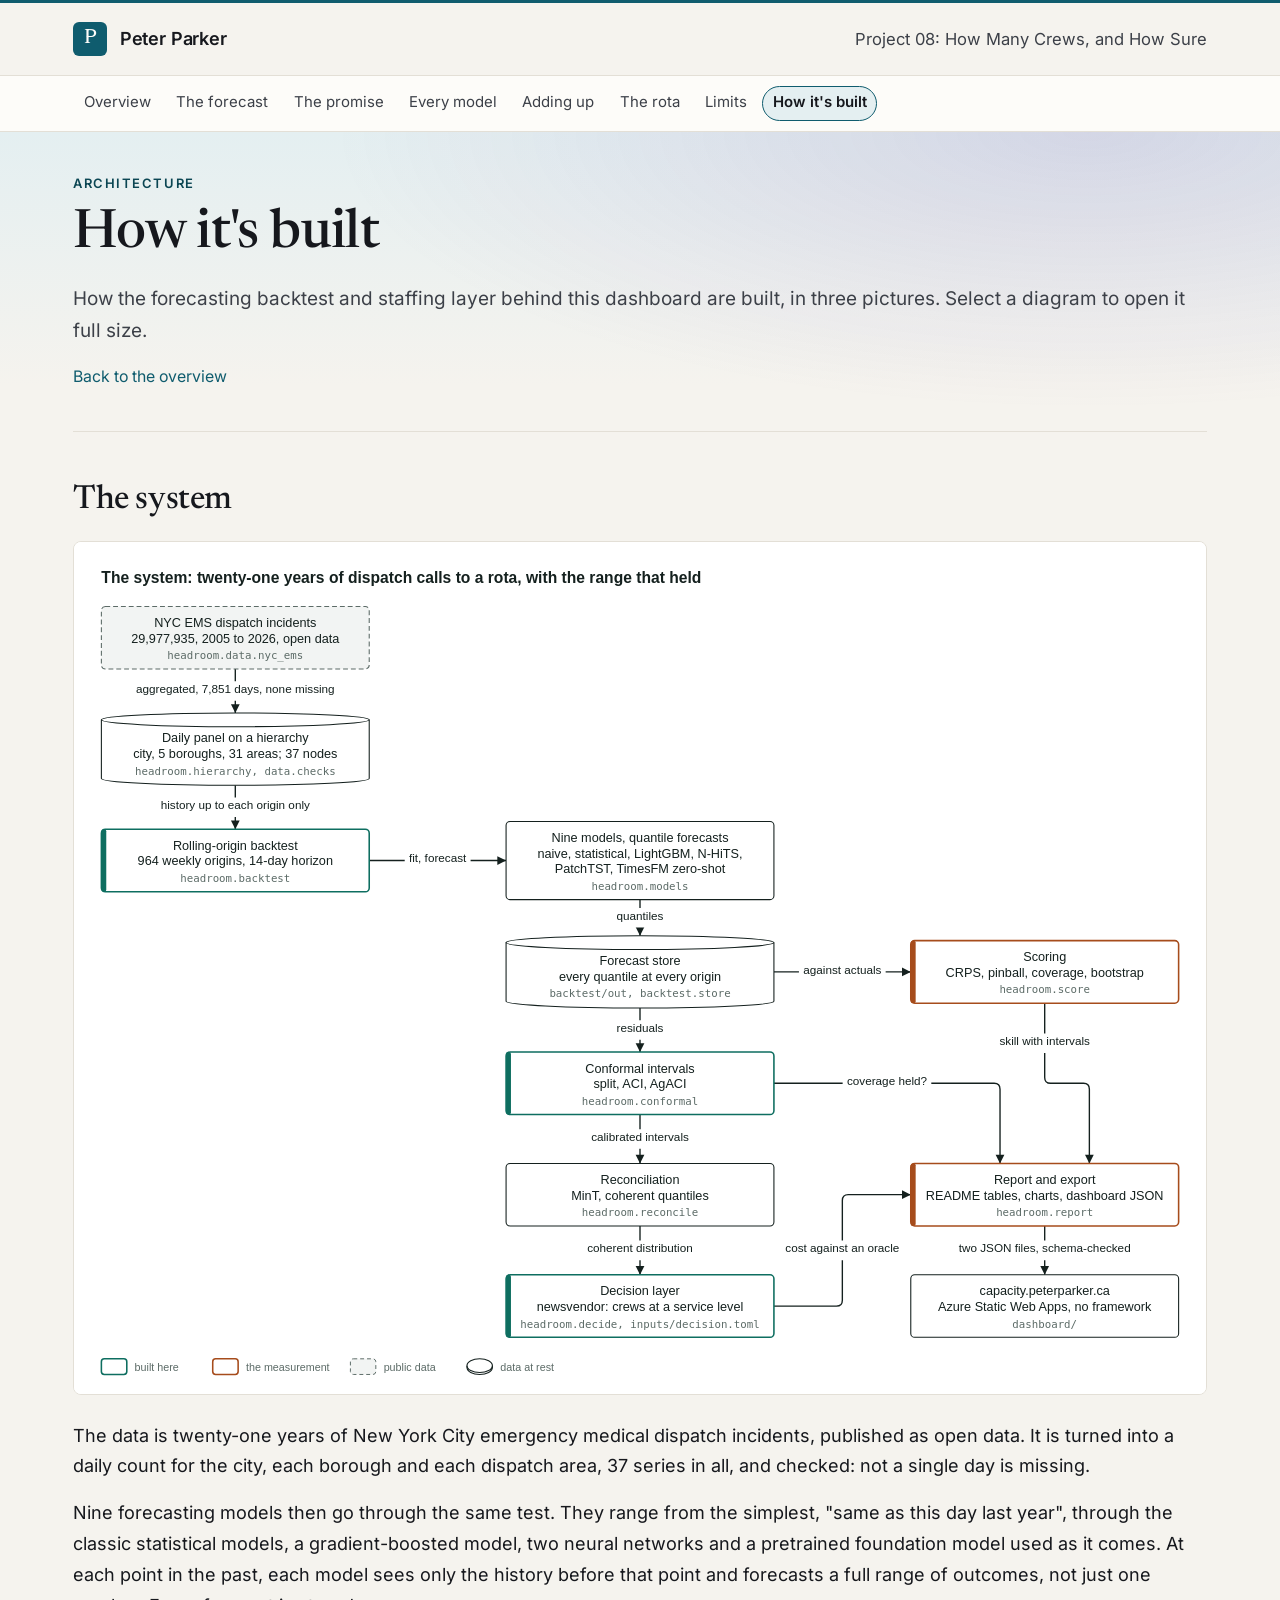
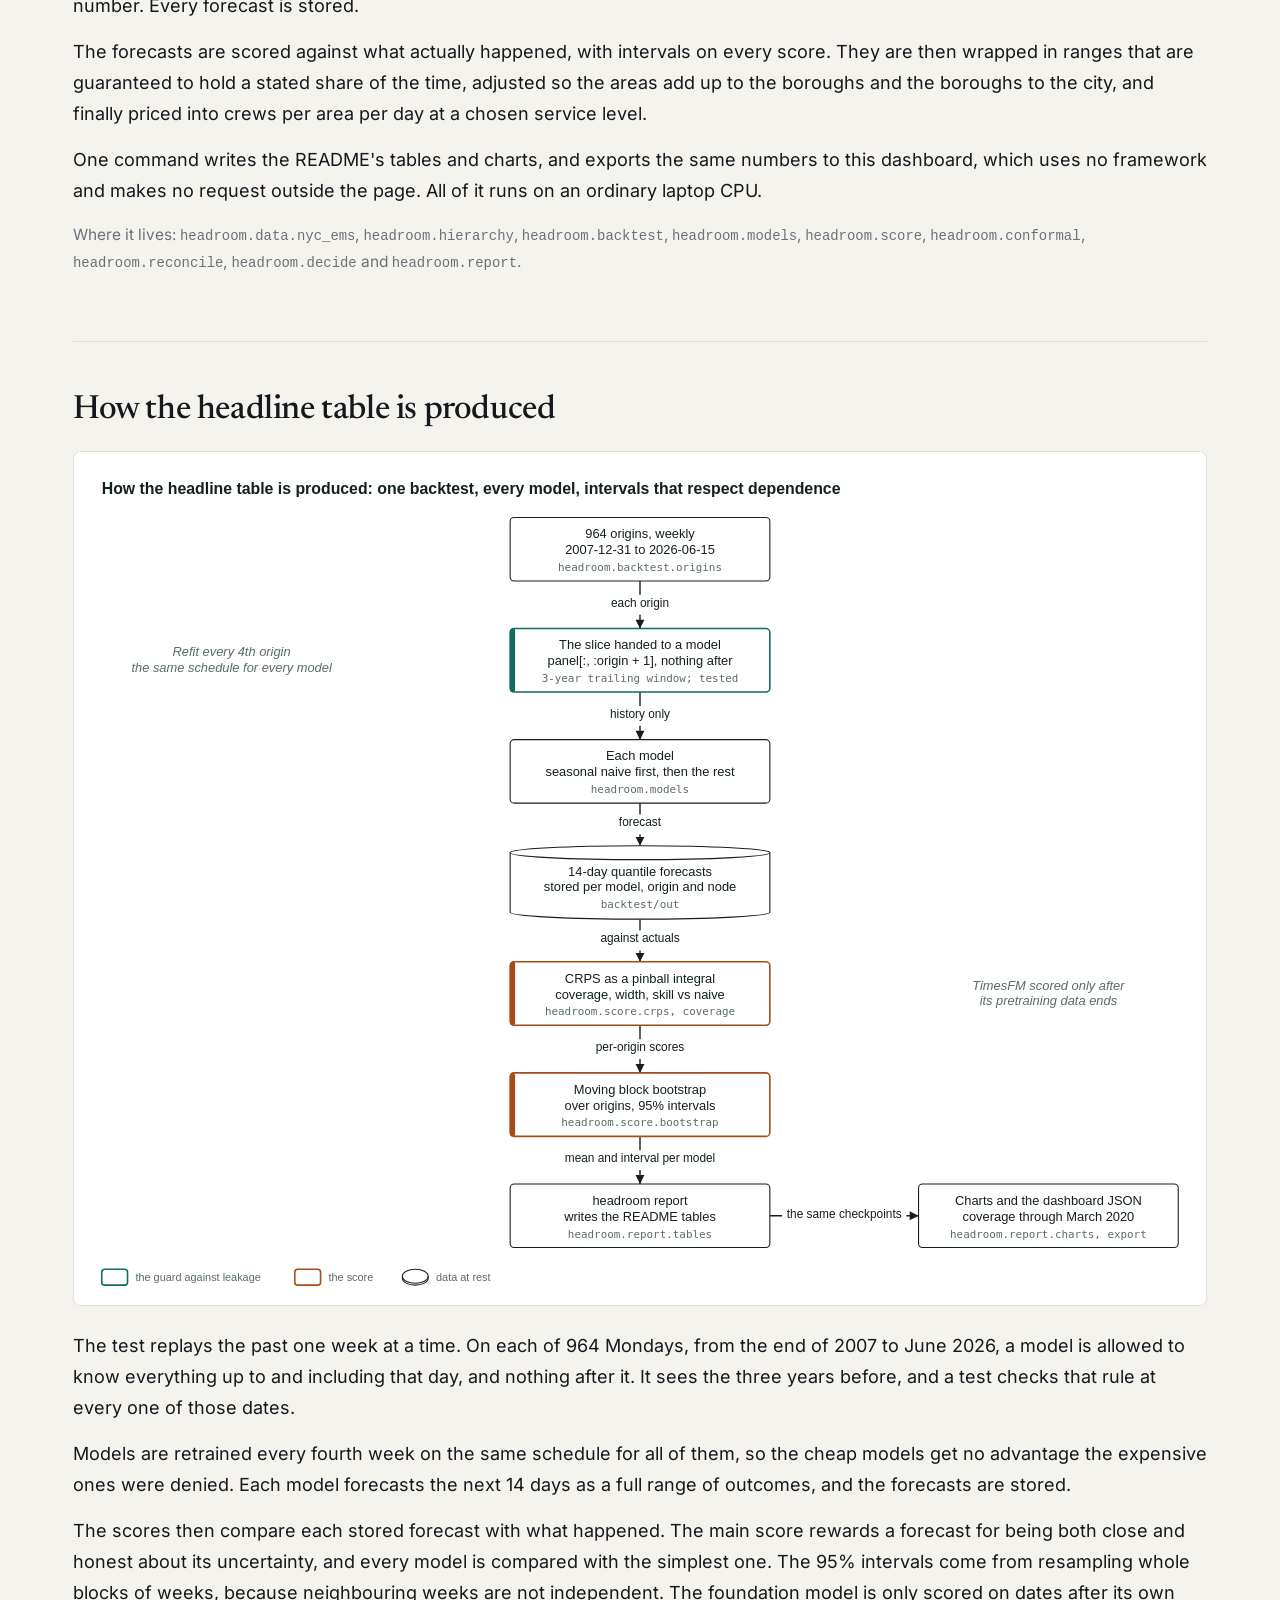
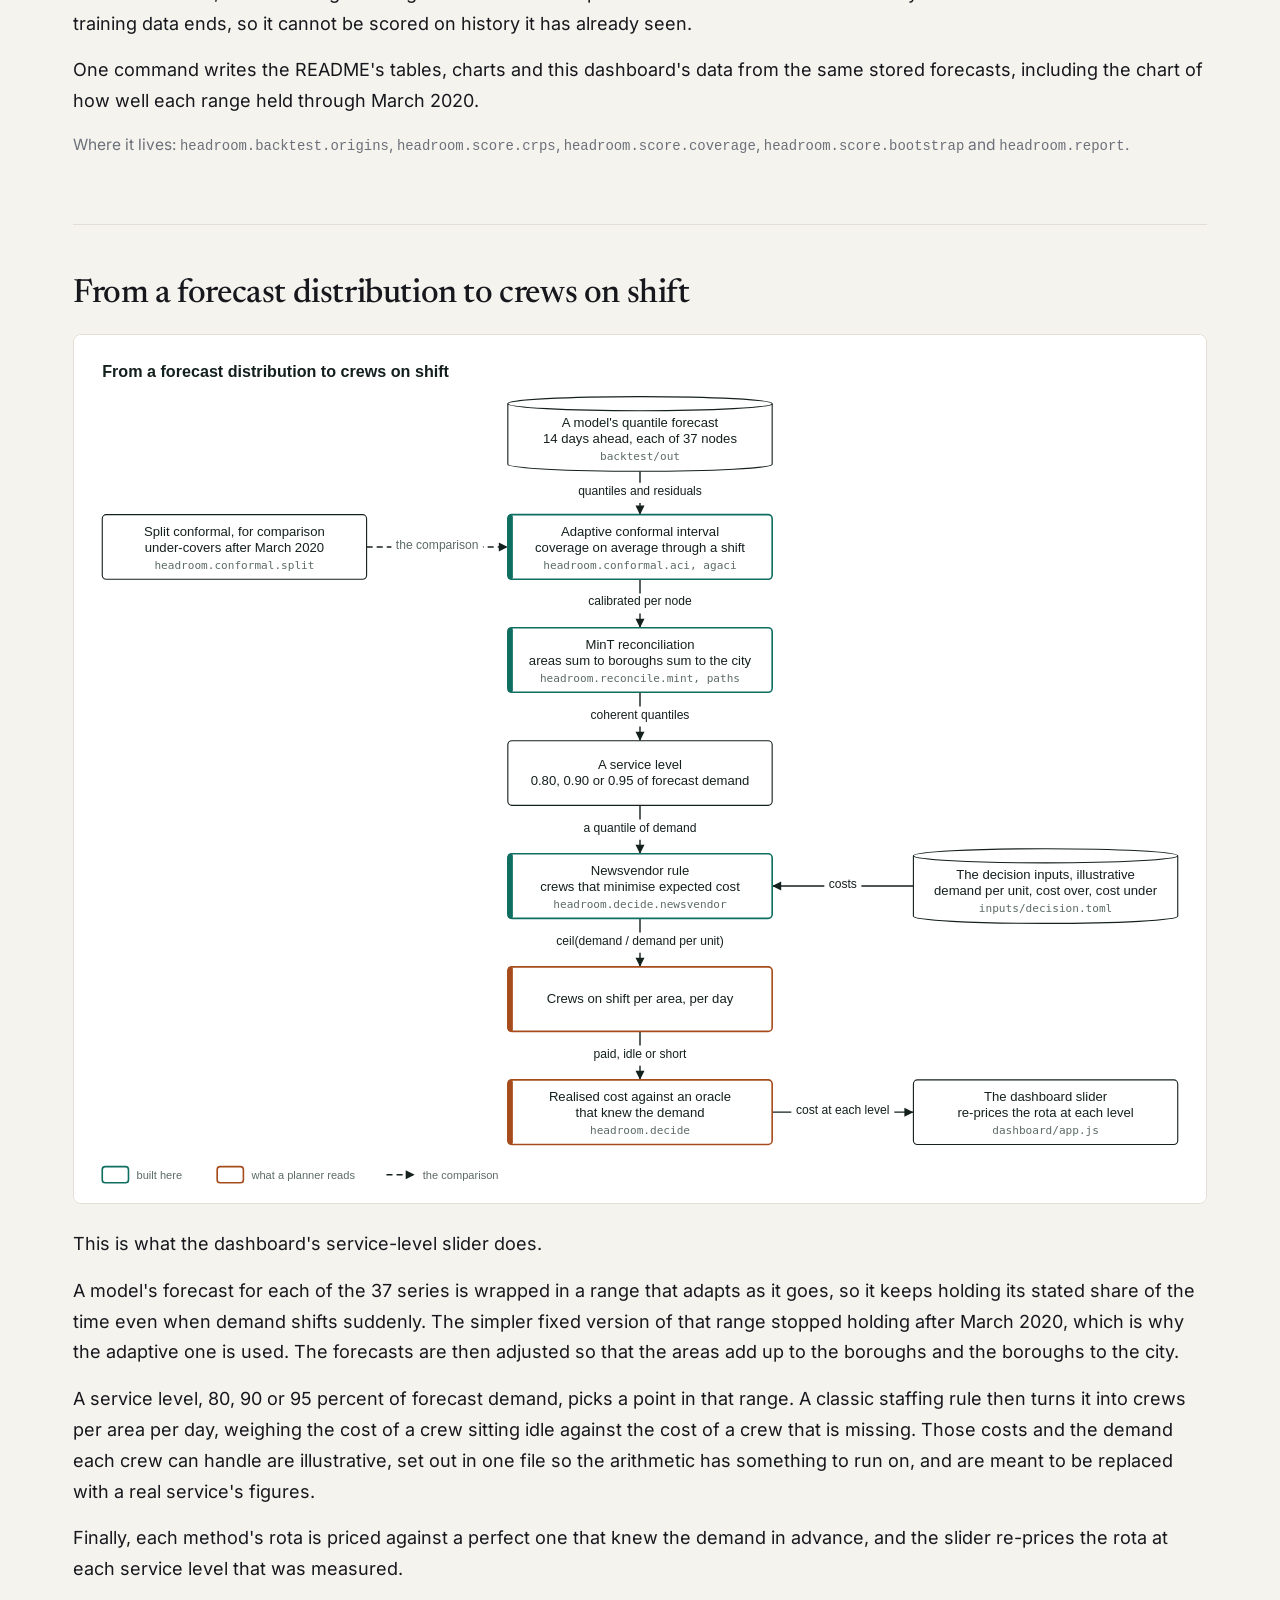
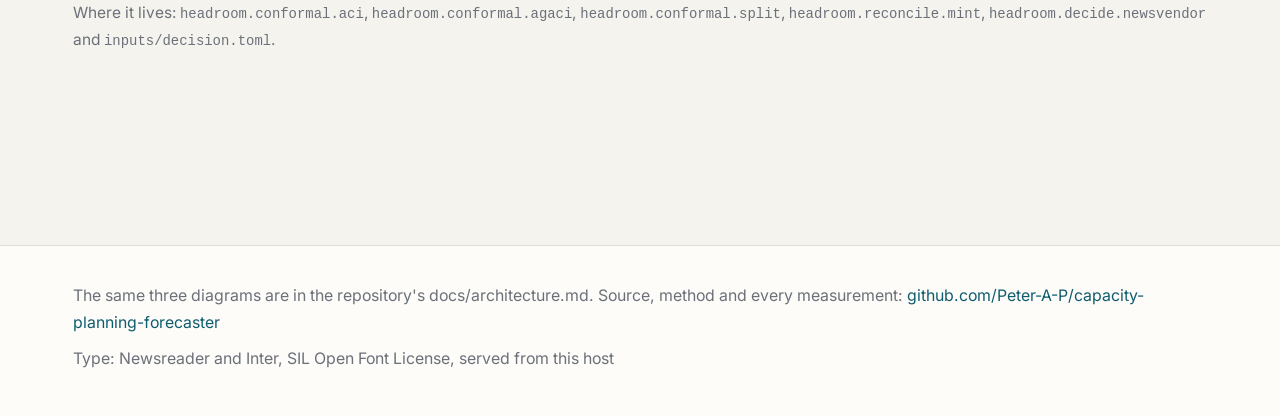
==== dashboard/architecture.html @ 19acec24 "How it's built: an architecture page on the site with the diagrams in plain language, a menu across " ====
<!doctype html>
<html lang="en">
<head>
<meta charset="utf-8">
<meta name="viewport" content="width=device-width, initial-scale=1">
<title>How it's built: How Many Crews, and How Sure</title>
<meta name="description" content="How the forecasting backtest and staffing layer behind this dashboard are built, in three diagrams.">
<link rel="stylesheet" href="style.css">
</head>
<body>
<header class="top">
  <div class="top-inner">
    <a class="brand" href="https://peterparker.ca"><span class="mono-mark" aria-hidden="true">P</span>Peter Parker</a>
    <p class="top-nav"><a href="https://peterparker.ca/projects/capacity-planning-forecaster/">Project 08: How Many Crews, and How Sure</a></p>
  </div>
</header>
<nav class="tabs" aria-label="This site">
  <div class="tabs-inner">
    <a href="index.html">Overview</a>
    <a href="index.html#fan-panel">The forecast</a>
    <a href="index.html#coverage-panel">The promise</a>
    <a href="index.html#models-panel">Every model</a>
    <a href="index.html#reconciliation-panel">Adding up</a>
    <a href="index.html#staffing-panel">The rota</a>
    <a href="index.html#honesty">Limits</a>
    <a href="architecture.html" aria-current="page">How it's built</a>
  </div>
</nav>
<main>

  <header class="hero">
    <p class="eyebrow">Architecture</p>
    <h1>How it's built</h1>
    <p class="lead">
      How the forecasting backtest and staffing layer behind this dashboard are built, in three pictures. Select a diagram to open it full size.
    </p>
    <p class="hero-note"><a href="index.html">Back to the overview</a></p>
  </header>

  <section class="section" id="the-system">
    <h2>The system</h2>
    <figure class="arch-figure">
      <a href="architecture/system.svg"><img src="architecture/system.svg" width="1158" height="872" alt="Public emergency dispatch incidents are aggregated to a daily hierarchy, every model is run through one rolling-origin backtest and scored by CRPS with block-bootstrap intervals, conformal intervals and MinT reconciliation wrap the forecasts, a newsvendor layer prices them into crews, and the report exports the same numbers to a static dashboard; all of it on a CPU."></a>
    </figure>
    <div class="prose">
      <p>The data is twenty-one years of New York City emergency medical dispatch incidents, published as open data. It is turned into a daily count for the city, each borough and each dispatch area, 37 series in all, and checked: not a single day is missing.</p>
      <p>Nine forecasting models then go through the same test. They range from the simplest, "same as this day last year", through the classic statistical models, a gradient-boosted model, two neural networks and a pretrained foundation model used as it comes. At each point in the past, each model sees only the history before that point and forecasts a full range of outcomes, not just one number. Every forecast is stored.</p>
      <p>The forecasts are scored against what actually happened, with intervals on every score. They are then wrapped in ranges that are guaranteed to hold a stated share of the time, adjusted so the areas add up to the boroughs and the boroughs to the city, and finally priced into crews per area per day at a chosen service level.</p>
      <p>One command writes the README's tables and charts, and exports the same numbers to this dashboard, which uses no framework and makes no request outside the page. All of it runs on an ordinary laptop CPU.</p>
      <p class="where">Where it lives: <code>headroom.data.nyc_ems</code>, <code>headroom.hierarchy</code>, <code>headroom.backtest</code>, <code>headroom.models</code>, <code>headroom.score</code>, <code>headroom.conformal</code>, <code>headroom.reconcile</code>, <code>headroom.decide</code> and <code>headroom.report</code>.</p>
    </div>
  </section>

  <section class="section" id="how-the-headline-table-is-produced">
    <h2>How the headline table is produced</h2>
    <figure class="arch-figure">
      <a href="architecture/measurement.svg"><img src="architecture/measurement.svg" width="1142" height="860" alt="Each model sees only the 1,095 days before each of 964 weekly origins, refits every fourth origin, forecasts 14 days of quantiles, and is scored by CRPS and pinball against actuals with a moving block bootstrap over origins; headroom report writes the README tables from the stored forecasts."></a>
    </figure>
    <div class="prose">
      <p>The test replays the past one week at a time. On each of 964 Mondays, from the end of 2007 to June 2026, a model is allowed to know everything up to and including that day, and nothing after it. It sees the three years before, and a test checks that rule at every one of those dates.</p>
      <p>Models are retrained every fourth week on the same schedule for all of them, so the cheap models get no advantage the expensive ones were denied. Each model forecasts the next 14 days as a full range of outcomes, and the forecasts are stored.</p>
      <p>The scores then compare each stored forecast with what happened. The main score rewards a forecast for being both close and honest about its uncertainty, and every model is compared with the simplest one. The 95% intervals come from resampling whole blocks of weeks, because neighbouring weeks are not independent. The foundation model is only scored on dates after its own training data ends, so it cannot be scored on history it has already seen.</p>
      <p>One command writes the README's tables, charts and this dashboard's data from the same stored forecasts, including the chart of how well each range held through March 2020.</p>
      <p class="where">Where it lives: <code>headroom.backtest.origins</code>, <code>headroom.score.crps</code>, <code>headroom.score.coverage</code>, <code>headroom.score.bootstrap</code> and <code>headroom.report</code>.</p>
    </div>
  </section>

  <section class="section" id="from-a-forecast-distribution-to-crews-on-shift">
    <h2>From a forecast distribution to crews on shift</h2>
    <figure class="arch-figure">
      <a href="architecture/decision.svg"><img src="architecture/decision.svg" width="1122" height="860" alt="A model&#x27;s quantiles are wrapped by adaptive conformal intervals so coverage holds through a shift, reconciled across the hierarchy so areas sum to the city, read at a service level, and priced by a newsvendor rule against stated costs into crews; the realised cost is compared with an oracle that knew demand."></a>
    </figure>
    <div class="prose">
      <p>This is what the dashboard's service-level slider does.</p>
      <p>A model's forecast for each of the 37 series is wrapped in a range that adapts as it goes, so it keeps holding its stated share of the time even when demand shifts suddenly. The simpler fixed version of that range stopped holding after March 2020, which is why the adaptive one is used. The forecasts are then adjusted so that the areas add up to the boroughs and the boroughs to the city.</p>
      <p>A service level, 80, 90 or 95 percent of forecast demand, picks a point in that range. A classic staffing rule then turns it into crews per area per day, weighing the cost of a crew sitting idle against the cost of a crew that is missing. Those costs and the demand each crew can handle are illustrative, set out in one file so the arithmetic has something to run on, and are meant to be replaced with a real service's figures.</p>
      <p>Finally, each method's rota is priced against a perfect one that knew the demand in advance, and the slider re-prices the rota at each service level that was measured.</p>
      <p class="where">Where it lives: <code>headroom.conformal.aci</code>, <code>headroom.conformal.agaci</code>, <code>headroom.conformal.split</code>, <code>headroom.reconcile.mint</code>, <code>headroom.decide.newsvendor</code> and <code>inputs/decision.toml</code>.</p>
    </div>
  </section>

</main>
<footer class="foot">
  <div class="foot-inner">
    <p>
      The same three diagrams are in the repository's docs/architecture.md. Source, method
      and every measurement: <a href="https://github.com/Peter-A-P/capacity-planning-forecaster">github.com/Peter-A-P/capacity-planning-forecaster</a>
    </p>
    <ul>
      <li>Type: Newsreader and Inter, SIL Open Font License, served from this host</li>
    </ul>
  </div>
</footer>
</body>
</html>
---- dashboard/style.css ----
/* One stylesheet, no framework, no build step. The page is a static file a stranger can read,
   and its stylesheet should be too.

   The palette, the type and the 3px rule over the page are peterparker.ca's, because this page
   is part of that site even though a separate host serves it. The two fonts are copied into
   this folder rather than linked from there: the page makes no off-origin request, and a font
   is a request. Both are SIL Open Font License; fonts/LICENSE.txt says where they came from.

   The chart colours are the ones src/headroom/report/charts.py draws the PNGs with, so the
   figures in the README and the figures here are the same figures. */

@font-face {
  font-family: "Newsreader";
  font-style: normal;
  font-weight: 200 800;
  font-display: swap;
  src: url(fonts/newsreader-latin.woff2) format("woff2");
}

@font-face {
  font-family: "Inter";
  font-style: normal;
  font-weight: 400 600;
  font-display: swap;
  src: url(fonts/inter-latin.woff2) format("woff2");
}

:root {
  color-scheme: light dark;
  --paper: #f5f3ee;
  --paper-soft: #fdfcf9;
  --ink: #16181d;
  --ink-soft: #3c4048;
  --ink-faint: #6b7079;
  --line: #e3dfd6;
  --line-2: #cfc9bd;
  --line-soft: #eeebe4;
  --accent: #0f5c6e;
  --accent-ink: #0b4653;
  --accent-soft: #e4eff1;
  --warn: #c0392b;
  --good: #1e7a4c;
  --alt: #6d3f9e;
  --shift: rgba(192, 57, 43, 0.09);
  /* The three levels of the hierarchy are an ordered set, so they are one hue in three
     steps rather than three colours: darkest is the city, lightest the dispatch areas. */
  --lv0: #0b4653;
  --lv1: #2f8294;
  --lv2: #7bb3c0;
  --serif: "Newsreader", Georgia, "Times New Roman", serif;
  --sans: "Inter", ui-sans-serif, system-ui, -apple-system, "Segoe UI", Roboto, sans-serif;
  --mono: ui-monospace, "Cascadia Mono", Consolas, "SF Mono", Menlo, monospace;
  --radius: 10px;
  --shadow: 0 6px 24px -18px rgba(0, 0, 0, 0.35);
  --column: 66rem;
}

@media (prefers-color-scheme: dark) {
  :root {
    --paper: #0e1013;
    --paper-soft: #15181d;
    --ink: #ece9e2;
    --ink-soft: #c9c6bf;
    --ink-faint: #969ba5;
    --line: #262a31;
    --line-2: #363b44;
    --line-soft: #1c2026;
    --accent: #7cc7d6;
    --accent-ink: #a9dde7;
    --accent-soft: #14262b;
    --warn: #f0736a;
    --good: #58c286;
    --alt: #b191e0;
    --shift: rgba(240, 115, 106, 0.13);
    --lv0: #cbeaf2;
    --lv1: #7cc7d6;
    --lv2: #3d8ea1;
    --shadow: 0 6px 24px -14px rgba(0, 0, 0, 0.6);
  }
}

* { box-sizing: border-box; }

html { font-size: 18px; -webkit-text-size-adjust: 100%; }

body {
  margin: 0;
  background: var(--paper);
  color: var(--ink);
  font-family: var(--sans);
  font-size: 1rem;
  line-height: 1.72;
  overflow-x: clip;
  border-top: 3px solid var(--accent);
  font-feature-settings: "cv11", "ss01";
}

main {
  max-width: var(--column);
  margin: 0 auto;
  padding: 0 1.5rem 5rem;
}

h1, h2, h3 {
  font-family: var(--serif);
  font-weight: 500;
  letter-spacing: -0.012em;
}

h1 { font-size: clamp(2.1rem, 4.6vw, 3rem); line-height: 1.1; margin: 0 0 1rem; }
h2 { font-size: clamp(1.55rem, 2.6vw, 2rem); line-height: 1.2; margin: 0 0 0.7rem; }
h3 { font-size: 1.2rem; line-height: 1.25; margin: 0 0 0.45rem; }
p { margin: 0 0 0.85rem; }

a { color: var(--accent); text-decoration: none; text-underline-offset: 0.15em; }
a:hover, a:focus-visible { text-decoration: underline; }
:focus-visible { outline: 2px solid var(--accent); outline-offset: 2px; }

code { font-family: var(--mono); font-size: 0.9em; }

strong { font-weight: 600; }

/* ---------------------------------------------------------------- the way back */

.top { border-bottom: 1px solid var(--line); background: var(--paper); }

.top-inner {
  max-width: var(--column);
  margin: 0 auto;
  padding: 0 1.5rem;
  height: 4rem;
  display: flex;
  align-items: center;
  justify-content: space-between;
  gap: 1rem;
}

.brand {
  display: inline-flex;
  align-items: center;
  gap: 0.7rem;
  color: var(--ink);
  font-weight: 600;
  letter-spacing: -0.01em;
}

.brand:hover { text-decoration: none; color: var(--accent-ink); }

.mono-mark {
  width: 1.9rem;
  height: 1.9rem;
  border-radius: 6px;
  background: var(--accent);
  color: #fdfcf9;
  font-family: var(--serif);
  font-weight: 500;
  font-size: 1.15rem;
  display: inline-flex;
  align-items: center;
  justify-content: center;
}

@media (prefers-color-scheme: dark) { .mono-mark { color: #0e1013; } }

.top-nav { font-size: 0.92rem; color: var(--ink-soft); text-align: right; margin: 0; }
.top-nav a { color: var(--ink-soft); }
.top-nav a:hover { color: var(--accent-ink); }

/* ---------------------------------------------------------------- hero */

.hero { position: relative; padding: 2.25rem 0 2.25rem; border-bottom: 1px solid var(--line); }


/* The first screen as on gate.peterparker.ca: a wash of the accent behind it, full width,
   fading into the page, and figure cards with a coloured rule across the top. */
.hero::before {
  content: "";
  position: absolute;
  z-index: -1;
  top: 0;
  bottom: 0;
  left: 50%;
  width: 100vw;
  margin-left: -50vw;
  background:
    radial-gradient(60rem 22rem at 85% 0%, color-mix(in srgb, var(--alt) 14%, transparent), transparent 70%),
    linear-gradient(180deg, var(--accent-soft), var(--paper) 85%);
}

.hero h1 .hl { color: var(--accent); }
.hero .eyebrow { color: var(--accent-ink); }
.hero .point { border-top: 3px solid var(--accent); box-shadow: var(--shadow); }
.hero .point.good { border-top-color: var(--good); }
.hero .point.violet { border-top-color: var(--alt); }
.hero .point .point-figure { color: var(--accent-ink); }
.hero .point.good .point-figure { color: var(--good); }
.hero .point.violet .point-figure { color: var(--alt); }
.hero .point .point-figure.down { color: var(--warn); }

.eyebrow {
  text-transform: uppercase;
  letter-spacing: 0.12em;
  font-size: 0.72rem;
  font-weight: 600;
  color: var(--ink-faint);
  margin: 0 0 0.6rem;
}

.lead { font-size: 1.05rem; color: var(--ink-soft); }

.hero-points {
  display: grid;
  grid-template-columns: repeat(auto-fit, minmax(12rem, 1fr));
  gap: 0.9rem;
  margin: 1.75rem 0 1.1rem;
}

.point {
  background: var(--paper-soft);
  border: 1px solid var(--line);
  border-radius: var(--radius);
  padding: 1rem 1.1rem;
}

.point-figure {
  display: block;
  font-family: var(--serif);
  font-size: 1.9rem;
  font-weight: 500;
  font-variant-numeric: tabular-nums;
  letter-spacing: -0.02em;
  line-height: 1.15;
  color: var(--ink);
}

.point-figure.up { color: var(--good); }
.point-figure.down { color: var(--warn); }

.point-unit {
  display: block;
  margin-top: 0.2rem;
  font-size: 0.84rem;
  font-weight: 600;
  color: var(--ink-soft);
  line-height: 1.35;
}

.point-label {
  display: block;
  margin-top: 0.4rem;
  padding-top: 0.4rem;
  border-top: 1px solid var(--line);
  font-size: 0.82rem;
  color: var(--ink-faint);
  line-height: 1.4;
}

.point-extra {
  display: block;
  margin-top: 0.25rem;
  font-size: 0.8rem;
  color: var(--ink-faint);
  line-height: 1.35;
  font-variant-numeric: tabular-nums;
}

.hero-models {
  position: relative;
  font-size: 0.86rem;
  color: var(--ink-soft);
  margin: 0 0 0.6rem;
}

/* A model's name that explains itself. The bubble hangs from the paragraph rather than
   from the word, because the paragraph is the one box that is always inside the page: a
   bubble anchored to a name at the end of a line would run off the right edge. It opens on
   focus as well as hover, so a keyboard reaches it and a tap on a phone opens it. */
.term {
  border-bottom: 1px dotted var(--ink-faint);
  cursor: help;
}

.term:hover, .term:focus { color: var(--accent-ink); border-bottom-color: var(--accent); }

.term::after {
  content: attr(data-note);
  position: absolute;
  left: 0;
  top: calc(100% + 0.4rem);
  width: min(32rem, 100%);
  padding: 0.7rem 0.85rem;
  background: var(--paper-soft);
  color: var(--ink-soft);
  border: 1px solid var(--line-2);
  border-radius: var(--radius);
  box-shadow: var(--shadow);
  font-size: 0.84rem;
  font-weight: 400;
  line-height: 1.5;
  z-index: 10;
  pointer-events: none;
  opacity: 0;
  visibility: hidden;
  transition: opacity 0.12s ease;
}

.term:hover::after, .term:focus::after { opacity: 1; visibility: visible; }

/* Read by a screen reader, drawn for nobody: the notes the bubbles show, as descriptions. */
.visually-hidden {
  position: absolute;
  width: 1px;
  height: 1px;
  overflow: hidden;
  clip-path: inset(50%);
  white-space: nowrap;
}

.hero-note { font-size: 0.88rem; color: var(--ink-faint); margin: 0; }

/* ---------------------------------------------------------------- sections */

.section { padding: 2.75rem 0; border-bottom: 1px solid var(--line); }
.section:last-of-type { border-bottom: 0; }
.section-lead { color: var(--ink-soft); }
.note { font-size: 0.86rem; color: var(--ink-faint); }

.warning {
  max-width: var(--column);
  margin: 1.25rem auto;
  padding: 0.9rem 1.1rem;
  border-left: 3px solid var(--warn);
  border-radius: 0 var(--radius) var(--radius) 0;
  background: color-mix(in srgb, var(--warn) 9%, transparent);
}

/* The callout a section's finding goes in, and the one an assumption goes in. Same shape,
   different weight: a finding is the point of the section, an assumption is the fine print
   that stops the finding being overread. */
.verdict {
  margin: 1.1rem 0 0;
  padding: 1rem 1.1rem;
  border-radius: 0 var(--radius) var(--radius) 0;
  background: var(--accent-soft);
  border-left: 3px solid var(--accent);
  font-size: 0.98rem;
}

.verdict p:last-child { margin-bottom: 0; }

.assumption {
  margin: 1.1rem 0 0;
  padding: 0.9rem 1.1rem;
  border: 1px solid var(--line);
  border-left: 3px solid var(--line-2);
  border-radius: 0 var(--radius) var(--radius) 0;
  background: var(--paper-soft);
  font-size: 0.88rem;
  color: var(--ink-soft);
}

.assumption p:last-child { margin-bottom: 0; }

/* ---------------------------------------------------------------- controls */

.controls {
  display: grid;
  grid-template-columns: repeat(auto-fit, minmax(13rem, 1fr));
  gap: 1rem;
  margin: 1.25rem 0;
  padding: 1rem;
  background: var(--paper-soft);
  border: 1px solid var(--line);
  border-radius: var(--radius);
}

.control { display: flex; flex-direction: column; gap: 0.4rem; min-width: 0; }
.control.wide { grid-column: 1 / -1; }

label { font-size: 0.85rem; font-weight: 600; color: var(--ink-soft); }

.hint {
  display: block;
  font-weight: 400;
  font-size: 0.78rem;
  color: var(--ink-faint);
  margin-top: 0.1rem;
}

select, input[type="range"] { width: 100%; font: inherit; accent-color: var(--accent); }

select {
  padding: 0.5rem 0.6rem;
  border: 1px solid var(--line-2);
  border-radius: 8px;
  background: var(--paper-soft);
  color: var(--ink);
  font-size: 0.9rem;
}

input[type="range"] { height: 1.6rem; }

output { font-variant-numeric: tabular-nums; color: var(--accent-ink); font-weight: 600; }

/* ---------------------------------------------------------------- charts */

.chart-figure { margin: 1.1rem 0; }
.chart { width: 100%; }
.chart svg { width: 100%; height: auto; display: block; touch-action: pan-y; }

/* A chart whose labels are words rather than ticks cannot be shrunk to a phone's width and
   still be read, so it keeps its size and scrolls sideways instead. */
.wide-chart { overflow-x: auto; -webkit-overflow-scrolling: touch; }
.wide-chart svg { min-width: 40rem; }

figcaption { font-size: 0.83rem; color: var(--ink-faint); margin-top: 0.5rem; }

.gridline { stroke: var(--line); stroke-width: 1; }
.axis-line { stroke: var(--line-2); stroke-width: 1; }
.tick { fill: var(--ink-faint); font-size: 11px; }
.axis-title { fill: var(--ink-faint); font-size: 11px; font-weight: 600; letter-spacing: 0.04em; text-transform: uppercase; }
.series { fill: none; stroke-linejoin: round; stroke-linecap: round; stroke-width: 1.5; }
.band { fill: var(--accent); stroke: none; }

/* The three conformal methods, and the swatch that names each one. Set here rather than on
   the element so that both follow the palette into dark mode. */
.m0 { stroke: var(--accent); }
.m1 { stroke: var(--warn); }
.m2 { stroke: var(--alt); }
.sw0 { background: var(--accent); }
.sw1 { background: var(--warn); }
.sw2 { background: var(--alt); }
.sw-ink { background: var(--ink); }
.sw-accent { background: var(--accent); }
.sw-band { background: var(--accent); }
.sw-warn { background: var(--warn); color: var(--warn); }
.sw-faint { background: var(--ink-faint); color: var(--ink-faint); }
.nominal { stroke: var(--ink-faint); stroke-width: 1; stroke-dasharray: 5 4; fill: none; }
.actual-line { fill: none; stroke: var(--ink); stroke-width: 1.5; stroke-linejoin: round; }
.median { fill: none; stroke: var(--accent); stroke-width: 1.75; stroke-linejoin: round; }
/* Over 911 origins a 1.5px line is a solid block; these are the same lines, drawn for a
   view that has ten times as many points in the same width. */
.actual-line.thin, .median.thin { stroke-width: 0.8; }

.service { fill: none; stroke: var(--warn); stroke-width: 1.5; stroke-dasharray: 6 4; }
.shift-span { fill: var(--shift); }
.shift-label { fill: var(--ink-faint); font-size: 10.5px; letter-spacing: 0.06em; text-transform: uppercase; }
.cursor { stroke: var(--ink-faint); stroke-width: 1; stroke-dasharray: 3 3; }
.dot { stroke: var(--paper-soft); stroke-width: 1.5; fill: var(--ink); }
.dot.median { fill: var(--accent); }
.dot.m0 { fill: var(--accent); }
.dot.m1 { fill: var(--warn); }
.dot.m2 { fill: var(--alt); }
.catcher { cursor: crosshair; }

/* The models panel. A bar is a length, so it gets a fill and no outline; the interval is
   a hairline through it, in ink rather than in the series colour, because it is not a
   fourth series. */
.bar { stroke: none; }
.bar.lv0 { fill: var(--lv0); }
.bar.lv1 { fill: var(--lv1); }
.bar.lv2 { fill: var(--lv2); }
.bar.own { fill-opacity: 0.7; stroke: var(--ink-faint); stroke-width: 1; stroke-dasharray: 3 2; }
.sw-lv0 { background: var(--lv0); }
.sw-lv1 { background: var(--lv1); }
.sw-lv2 { background: var(--lv2); }
.whisker { stroke: var(--ink-soft); stroke-width: 1; }
.zero { stroke: var(--ink-faint); stroke-width: 1.25; }
.zero-label { fill: var(--ink-faint); font-size: 10.5px; }
.bar-value { fill: var(--ink-soft); font-size: 11px; font-variant-numeric: tabular-nums; }
.row-label { fill: var(--ink); font-size: 12px; font-weight: 600; }
.row-note { fill: var(--ink-faint); font-size: 10.5px; }
.divider { stroke: var(--line-2); stroke-width: 1; stroke-dasharray: 4 3; }

/* The divider's label sits on the line, and the plate is the page's own background painted
   over the line behind it, so the two never overprint. It is a fill rather than a border:
   the label is a break in the rule, not a box on top of it. */
.divider-plate { fill: var(--paper); }

.divider-label {
  fill: var(--ink-soft);
  font-size: 10px;
  font-weight: 600;
  letter-spacing: 0.08em;
  text-transform: uppercase;
}

.legend { display: flex; flex-wrap: wrap; gap: 0.45rem; margin: 0.25rem 0 0.5rem; }

.legend-item {
  display: inline-flex;
  align-items: center;
  gap: 0.4rem;
  font-size: 0.82rem;
  padding: 0.3rem 0.7rem;
  border: 1px solid var(--line-2);
  border-radius: 999px;
  background: var(--paper-soft);
  color: var(--ink-soft);
}

.swatch { width: 14px; height: 3px; border-radius: 2px; display: inline-block; flex: none; }
.swatch.dashed { background: repeating-linear-gradient(90deg, currentColor 0 4px, transparent 4px 7px); }
.swatch.block { height: 11px; border-radius: 3px; opacity: 0.3; }
/* A bar's swatch is the bar's colour at full strength: it names a series, not a band. */
.swatch.solid { height: 11px; border-radius: 3px; }

/* The hover readout. One row per series, values right-aligned so they line up as a column. */
.readout {
  min-height: 1.6rem;
  margin: 0.3rem 0 0;
  font-size: 0.84rem;
  color: var(--ink-soft);
  font-variant-numeric: tabular-nums;
}

.readout .when { font-weight: 600; color: var(--ink); margin-right: 0.6rem; }
.readout .pair { margin-right: 0.9rem; white-space: nowrap; }
.readout .key { color: var(--ink-faint); }

/* ---------------------------------------------------------------- tables */

.table-wrap { overflow-x: auto; -webkit-overflow-scrolling: touch; }

table { width: 100%; border-collapse: collapse; font-size: 0.9rem; }

th, td {
  text-align: left;
  padding: 0.5rem 0.75rem;
  border-bottom: 1px solid var(--line);
  white-space: nowrap;
}

th {
  font-weight: 600;
  color: var(--ink);
  font-size: 0.82rem;
  background: var(--line-soft);
  border-bottom-color: var(--line-2);
  vertical-align: bottom;
}

tbody th { background: transparent; font-size: 0.9rem; }
/* A row label that carries its window as well as its name is the one cell allowed to wrap,
   so that one long label does not push the whole table out of its column. */
tbody th.wrap { white-space: normal; max-width: 14rem; }

td.num, th.num { text-align: right; font-variant-numeric: tabular-nums; }

/* Seven columns of estimate and interval is a table that only just fits the column this
   page is set in, so it is given narrower gutters rather than a scrollbar it does not
   need. It still scrolls on a narrow screen, like every other table here. */
.tight th, .tight td { padding-left: 0.55rem; padding-right: 0.55rem; }

caption { caption-side: bottom; text-align: left; color: var(--ink-faint); font-size: 0.83rem; padding-top: 0.6rem; }

tbody tr.reference { background: var(--accent-soft); }

.interval { color: var(--ink-faint); font-size: 0.82em; }

.better { color: var(--good); font-weight: 600; }
.worse { color: var(--warn); font-weight: 600; }

/* ---------------------------------------------------------------- headline stats */

.headline {
  display: grid;
  grid-template-columns: repeat(auto-fit, minmax(11rem, 1fr));
  gap: 0.9rem;
  margin: 1.25rem 0;
}

.stat {
  background: var(--paper-soft);
  border: 1px solid var(--line);
  border-radius: var(--radius);
  padding: 1rem 1.1rem;
}

.figure {
  display: block;
  font-family: var(--serif);
  font-size: 1.75rem;
  font-weight: 500;
  font-variant-numeric: tabular-nums;
  letter-spacing: -0.02em;
  line-height: 1.15;
}

.stat.up .figure { color: var(--good); }
.stat.down .figure { color: var(--warn); }

.caption { display: block; margin-top: 0.3rem; font-size: 0.82rem; color: var(--ink-faint); line-height: 1.4; }

.range { display: block; font-size: 0.78rem; color: var(--ink-faint); font-variant-numeric: tabular-nums; }

/* ---------------------------------------------------------------- disclosure */

.disclose {
  border: 1px solid var(--line);
  border-radius: var(--radius);
  padding: 0 1.1rem;
  margin: 1.1rem 0;
  background: var(--paper-soft);
}

.disclose summary {
  display: flex;
  align-items: baseline;
  gap: 0.6rem;
  cursor: pointer;
  padding: 0.8rem 0 0.8rem 0.25rem;
  font-weight: 600;
  font-size: 0.94rem;
  list-style: none;
}

.disclose summary::-webkit-details-marker { display: none; }

.disclose summary::before {
  content: "\203A";
  flex: none;
  width: 0.6em;
  text-align: center;
  font-size: 1.2em;
  line-height: 1;
  color: var(--ink-faint);
  transform: rotate(90deg);
  transition: transform 0.12s ease;
}

.disclose[open] summary::before { transform: rotate(270deg); }
.disclose summary:hover { color: var(--accent-ink); }
.disclose[open] summary { border-bottom: 1px solid var(--line); margin-bottom: 0.75rem; }
.disclose > *:last-child { margin-bottom: 0.85rem; }

@media (prefers-reduced-motion: reduce) {
  .disclose summary::before { transition: none; }
  .term::after { transition: none; }
}

/* ---------------------------------------------------------------- footer */

.foot {
  border-top: 1px solid var(--line);
  background: var(--paper-soft);
  margin-top: 2rem;
}

.foot-inner {
  max-width: var(--column);
  margin: 0 auto;
  padding: 2rem 1.5rem 2.5rem;
  font-size: 0.88rem;
  color: var(--ink-faint);
}

.foot-inner p { margin: 0 0 0.5rem; }

.foot-inner ul { list-style: none; margin: 0; padding: 0; display: flex; flex-wrap: wrap; gap: 0.5rem 1.5rem; }

@media (max-width: 34rem) {
  html { font-size: 17px; }
  main { padding: 0 1rem 3rem; }
  .top-inner { padding: 0 1rem; height: auto; min-height: 4rem; flex-wrap: wrap; gap: 0.25rem 1rem; padding-top: 0.6rem; padding-bottom: 0.6rem; }
  .top-nav { text-align: left; }
  .controls { padding: 0.85rem; }
  .foot-inner { padding: 1.5rem 1rem 2rem; }
}

/* ---------------------------------------------------------------- the menu */

/* The page's sections and the architecture page, as pills, as on the other project pages. */
.tabs { border-bottom: 1px solid var(--line); background: var(--paper-soft); }

.tabs-inner {
  max-width: var(--column);
  margin: 0 auto;
  padding: 0.55rem 1.5rem;
  display: flex;
  flex-wrap: wrap;
  gap: 0.2rem;
}

.tabs a {
  font-size: 0.83rem;
  padding: 0.2rem 0.55rem;
  border-radius: 999px;
  border: 1px solid transparent;
  color: var(--ink-soft);
}

.tabs a:hover { text-decoration: none; border-color: var(--line-2); color: var(--accent-ink); }

.tabs a[aria-current] {
  border-color: var(--accent);
  background: var(--accent-soft);
  color: var(--ink);
  font-weight: 600;
}

@media (max-width: 46rem) {
  /* One row that scrolls sideways, rather than rows of pills above the page. */
  .tabs-inner { padding: 0.5rem 1.1rem; flex-wrap: nowrap; overflow-x: auto; scrollbar-width: none; }
  .tabs a { flex: none; }
}

/* ---------------------------------------------------------------- the architecture page */

/* The diagrams are white-ground SVGs generated from a specification, so they sit on their own
   card in both themes, and each opens full size for narrow screens. */
.arch-figure { margin: 1.1rem 0 1.4rem; }
.arch-figure a { display: block; }
.arch-figure img {
  display: block;
  width: 100%;
  height: auto;
  background: #ffffff;
  border: 1px solid var(--line);
  border-radius: 8px;
}
.prose .where { font-size: 0.86rem; color: var(--ink-faint); }
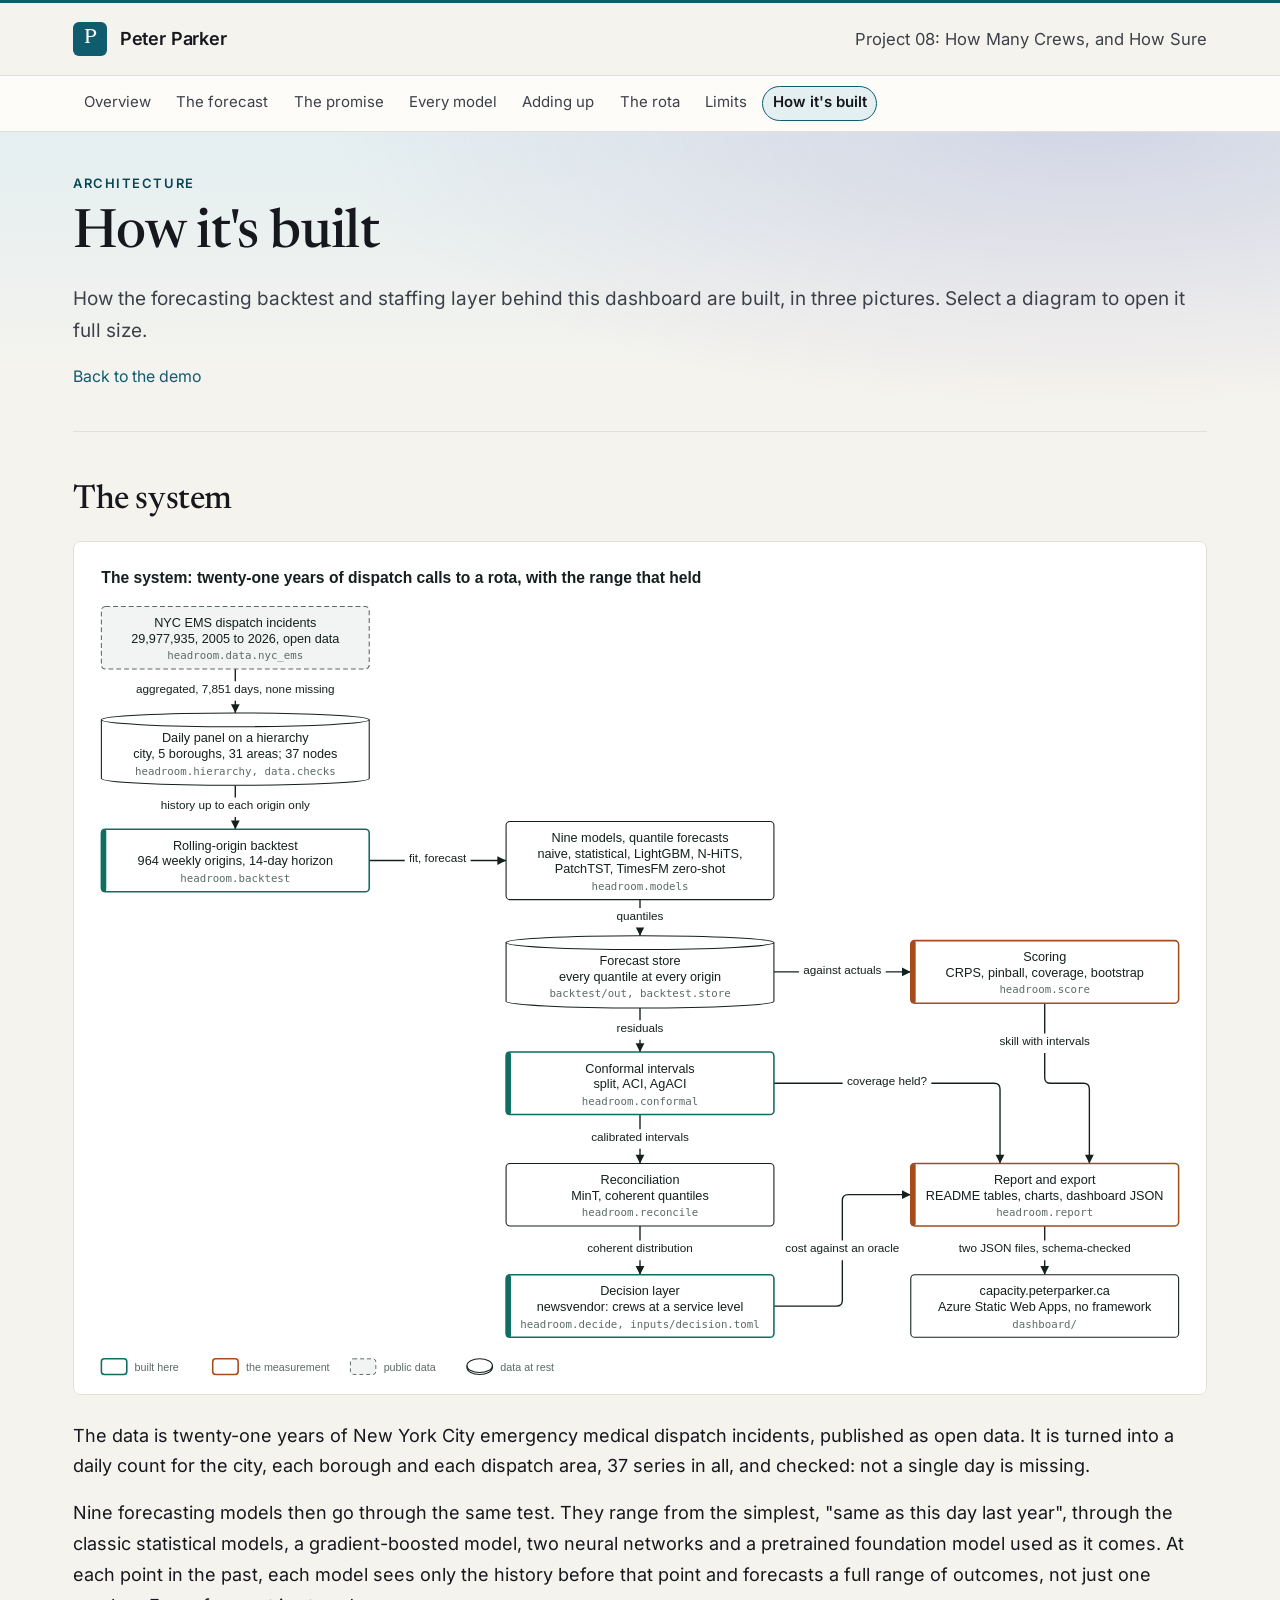
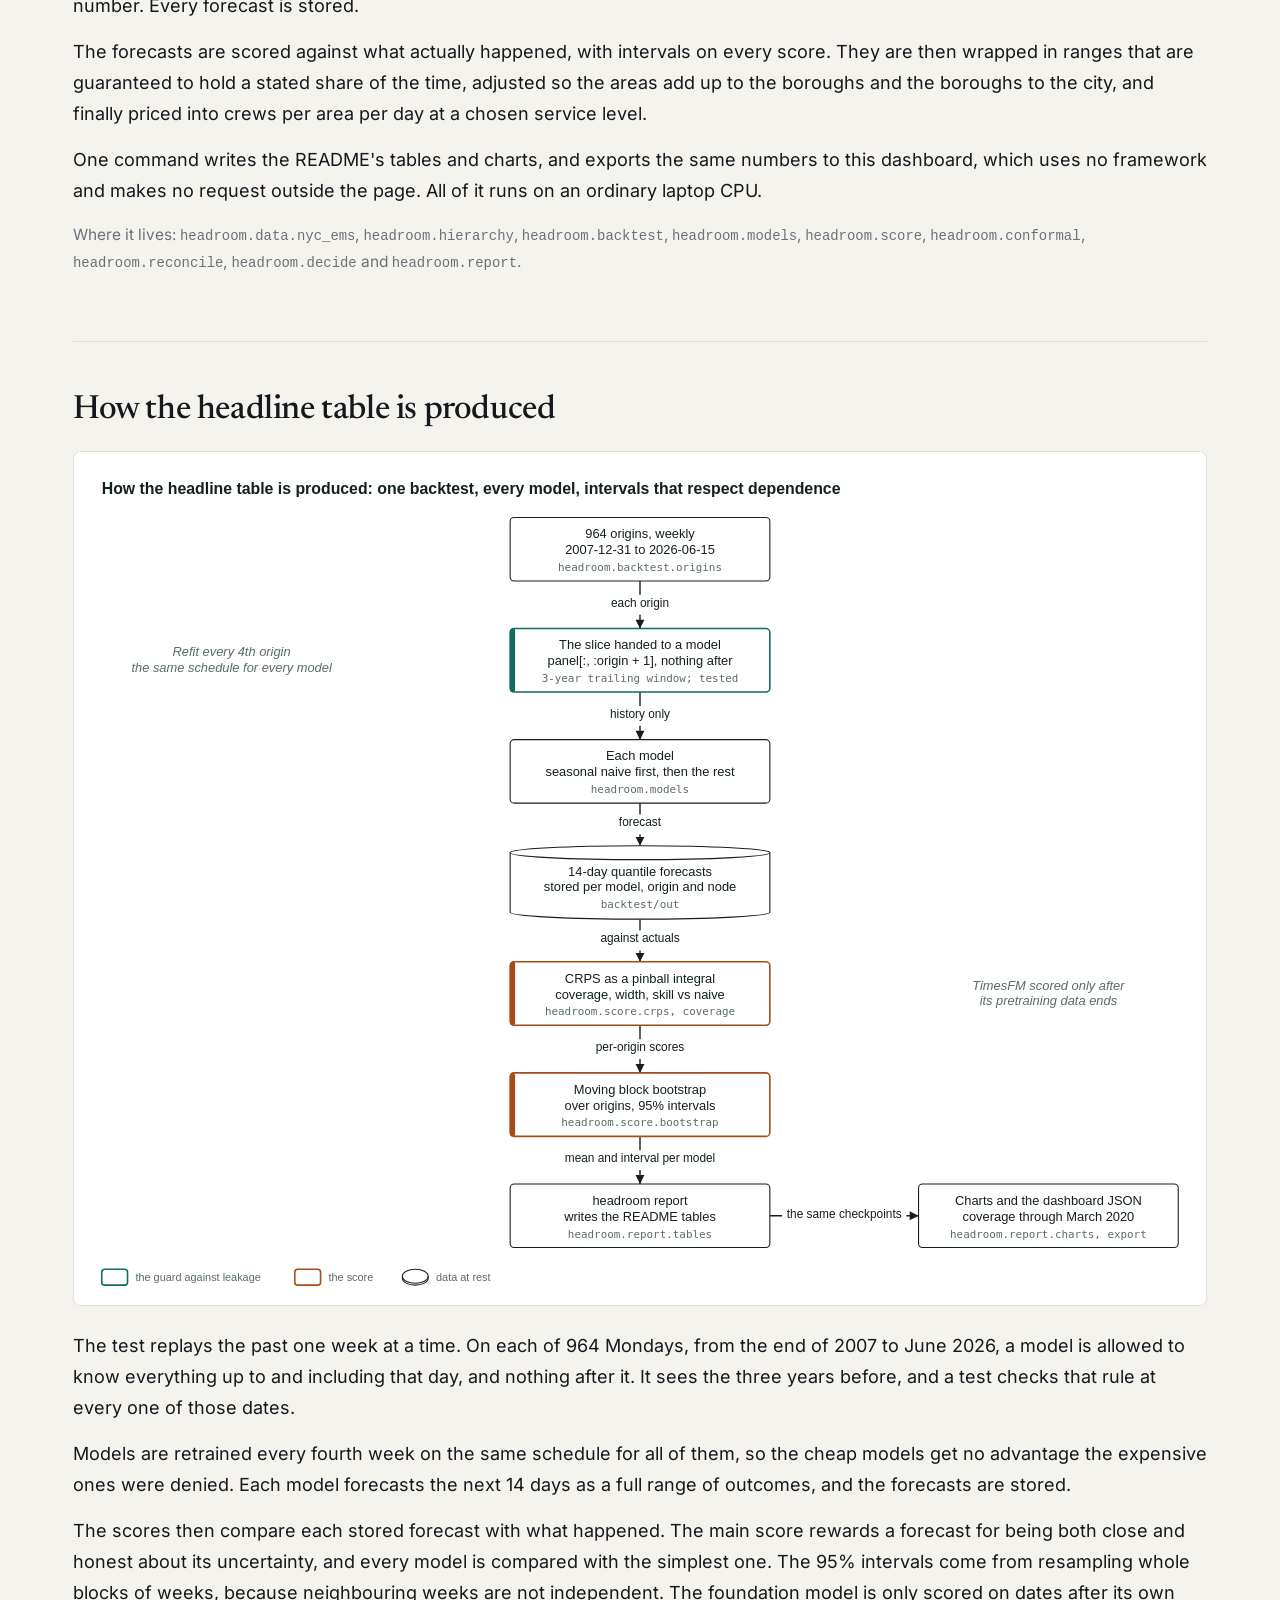
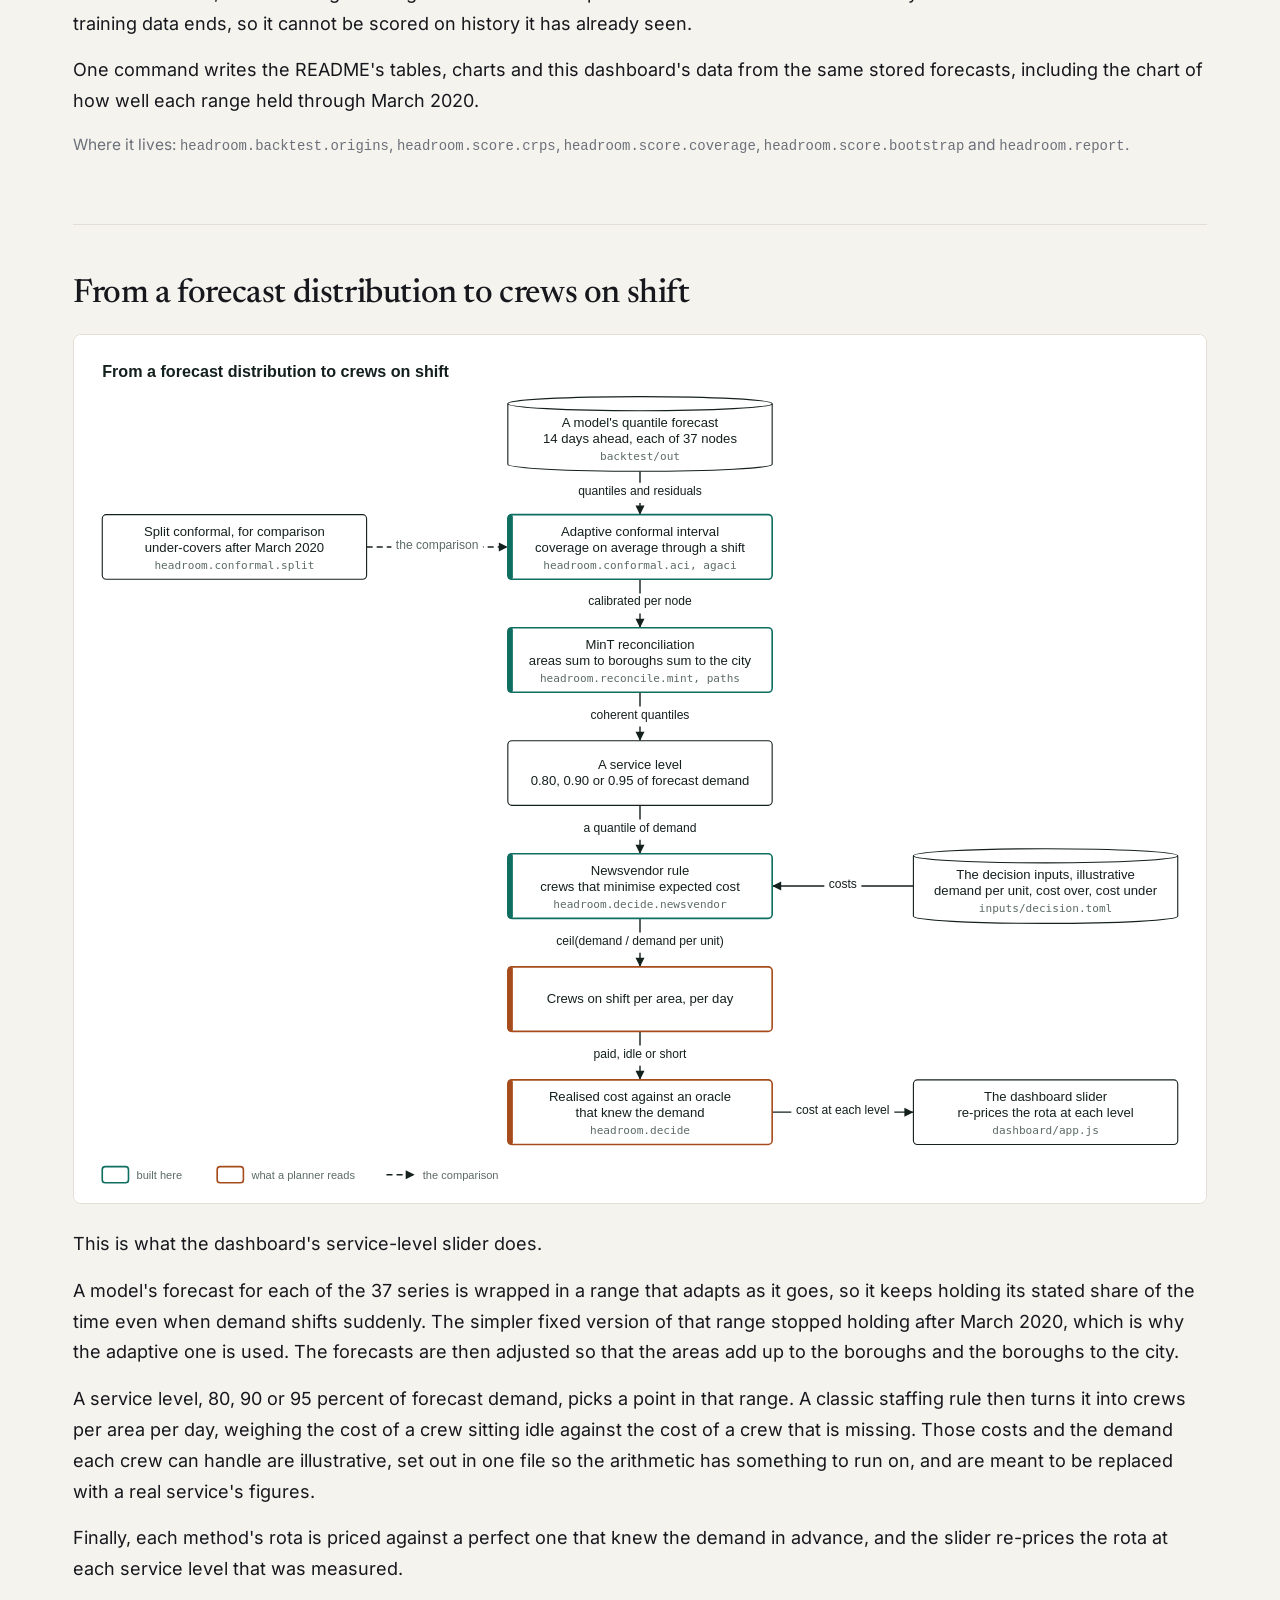
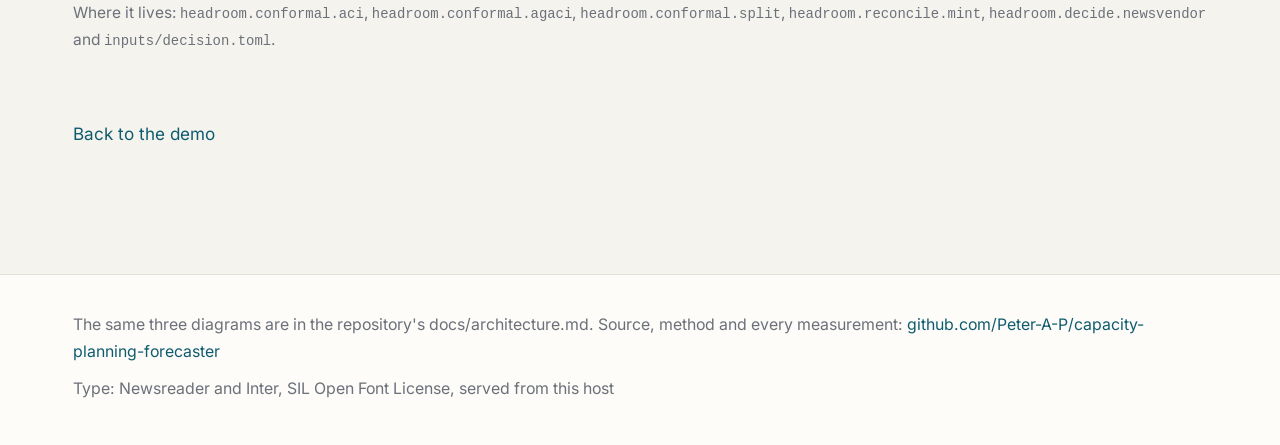
==== commit b07487eb: "How it's built: a link back at the bottom of the page, after the last diagram, so a reader need not " ====
--- a/dashboard/architecture.html
+++ b/dashboard/architecture.html
@@ -34,7 +34,7 @@
     <p class="lead">
       How the forecasting backtest and staffing layer behind this dashboard are built, in three pictures. Select a diagram to open it full size.
     </p>
-    <p class="hero-note"><a href="index.html">Back to the overview</a></p>
+    <p class="hero-note"><a href="index.html">Back to the demo</a></p>
   </header>
 
   <section class="section" id="the-system">
@@ -79,6 +79,7 @@
     </div>
   </section>
 
+  <p class="arch-back"><a href="index.html">Back to the demo</a></p>
 </main>
 <footer class="foot">
   <div class="foot-inner">
--- a/dashboard/style.css
+++ b/dashboard/style.css
@@ -720,3 +720,4 @@
   border-radius: 8px;
 }
 .prose .where { font-size: 0.86rem; color: var(--ink-faint); }
+.arch-back { margin: 0; font-size: 0.95rem; }
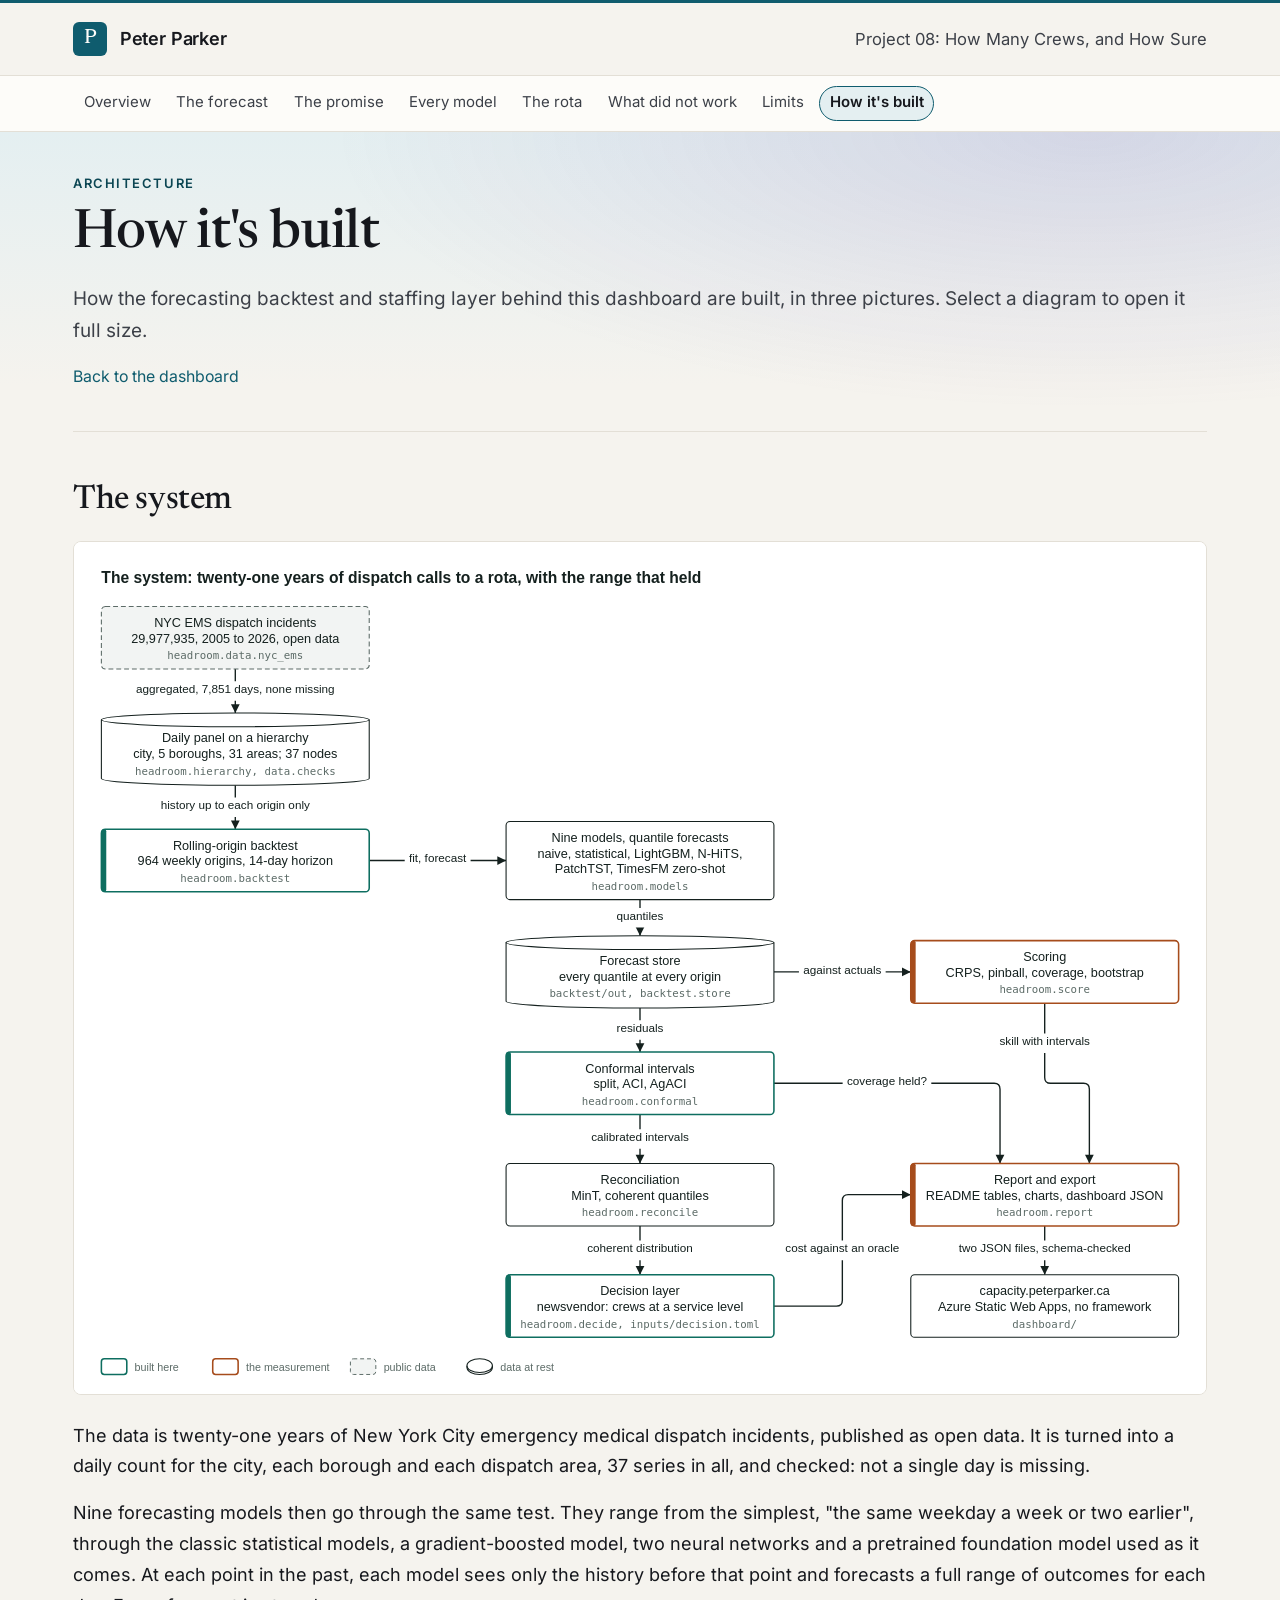
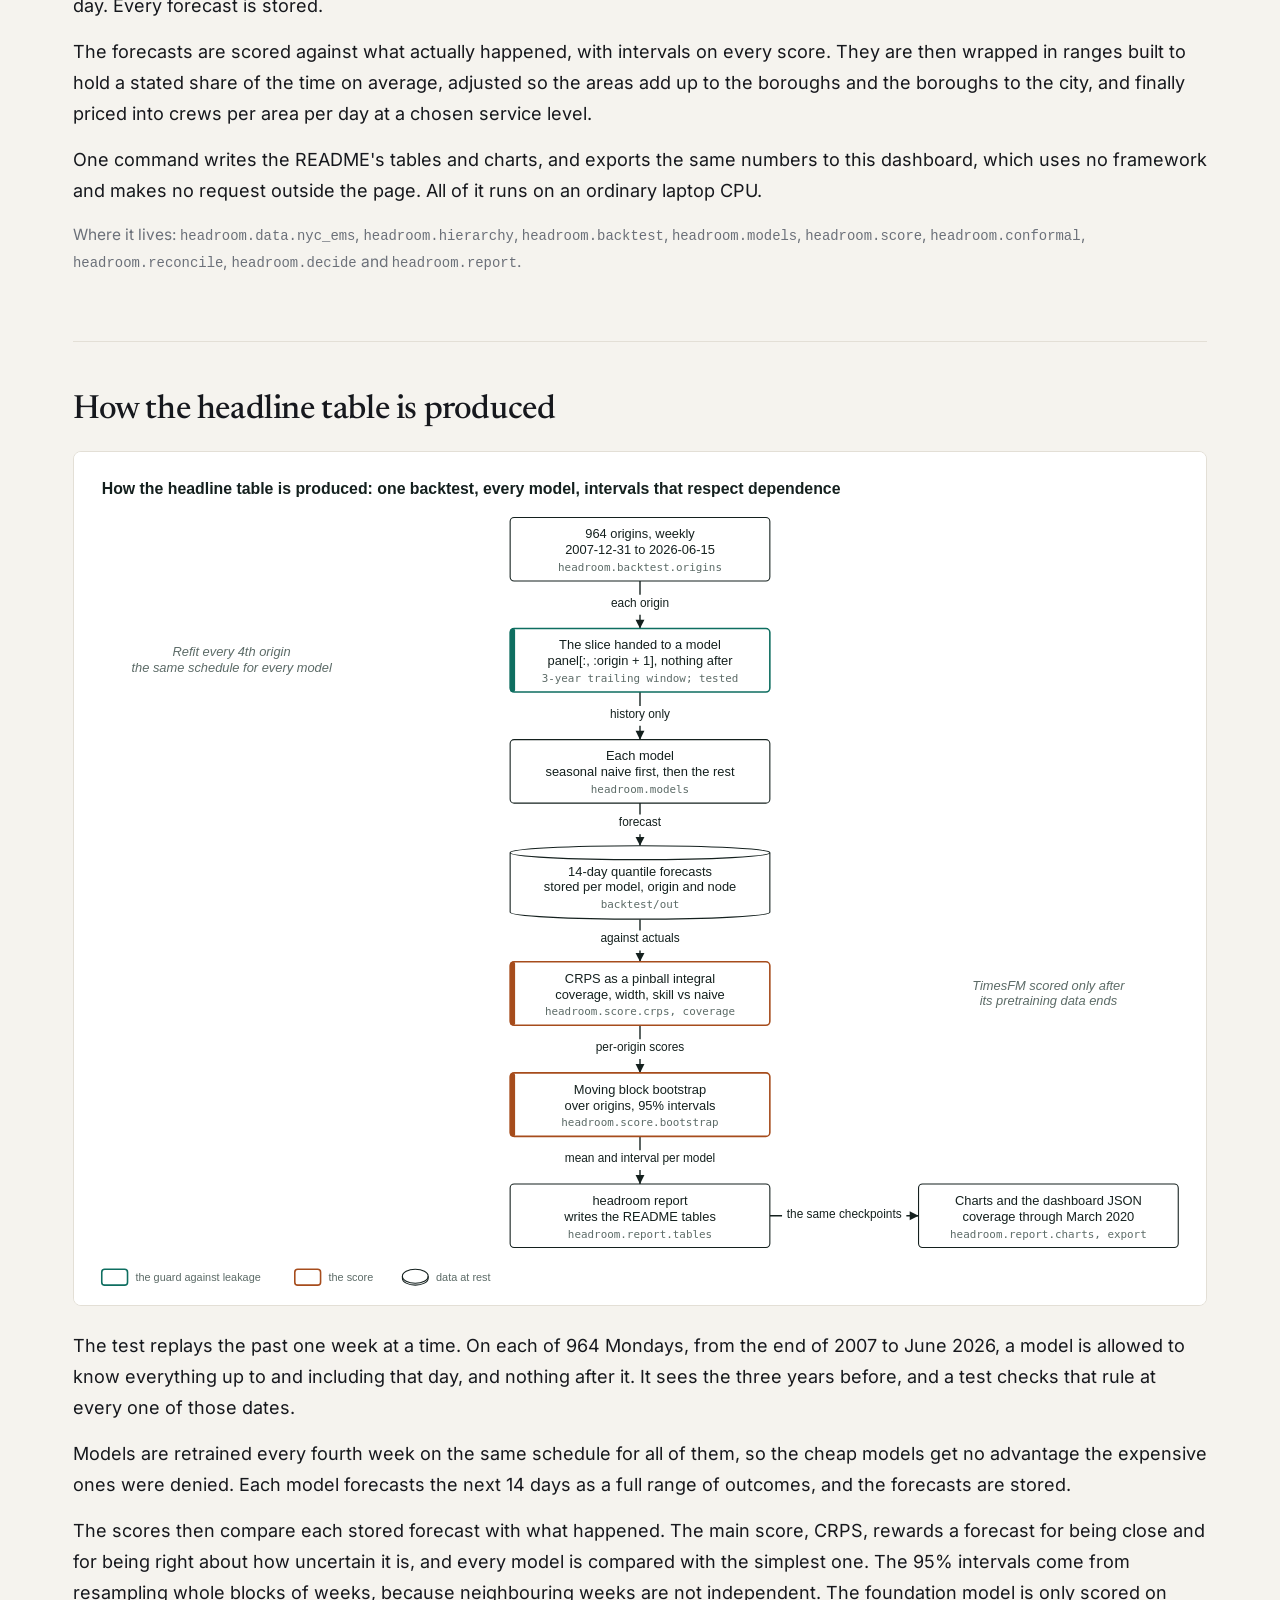
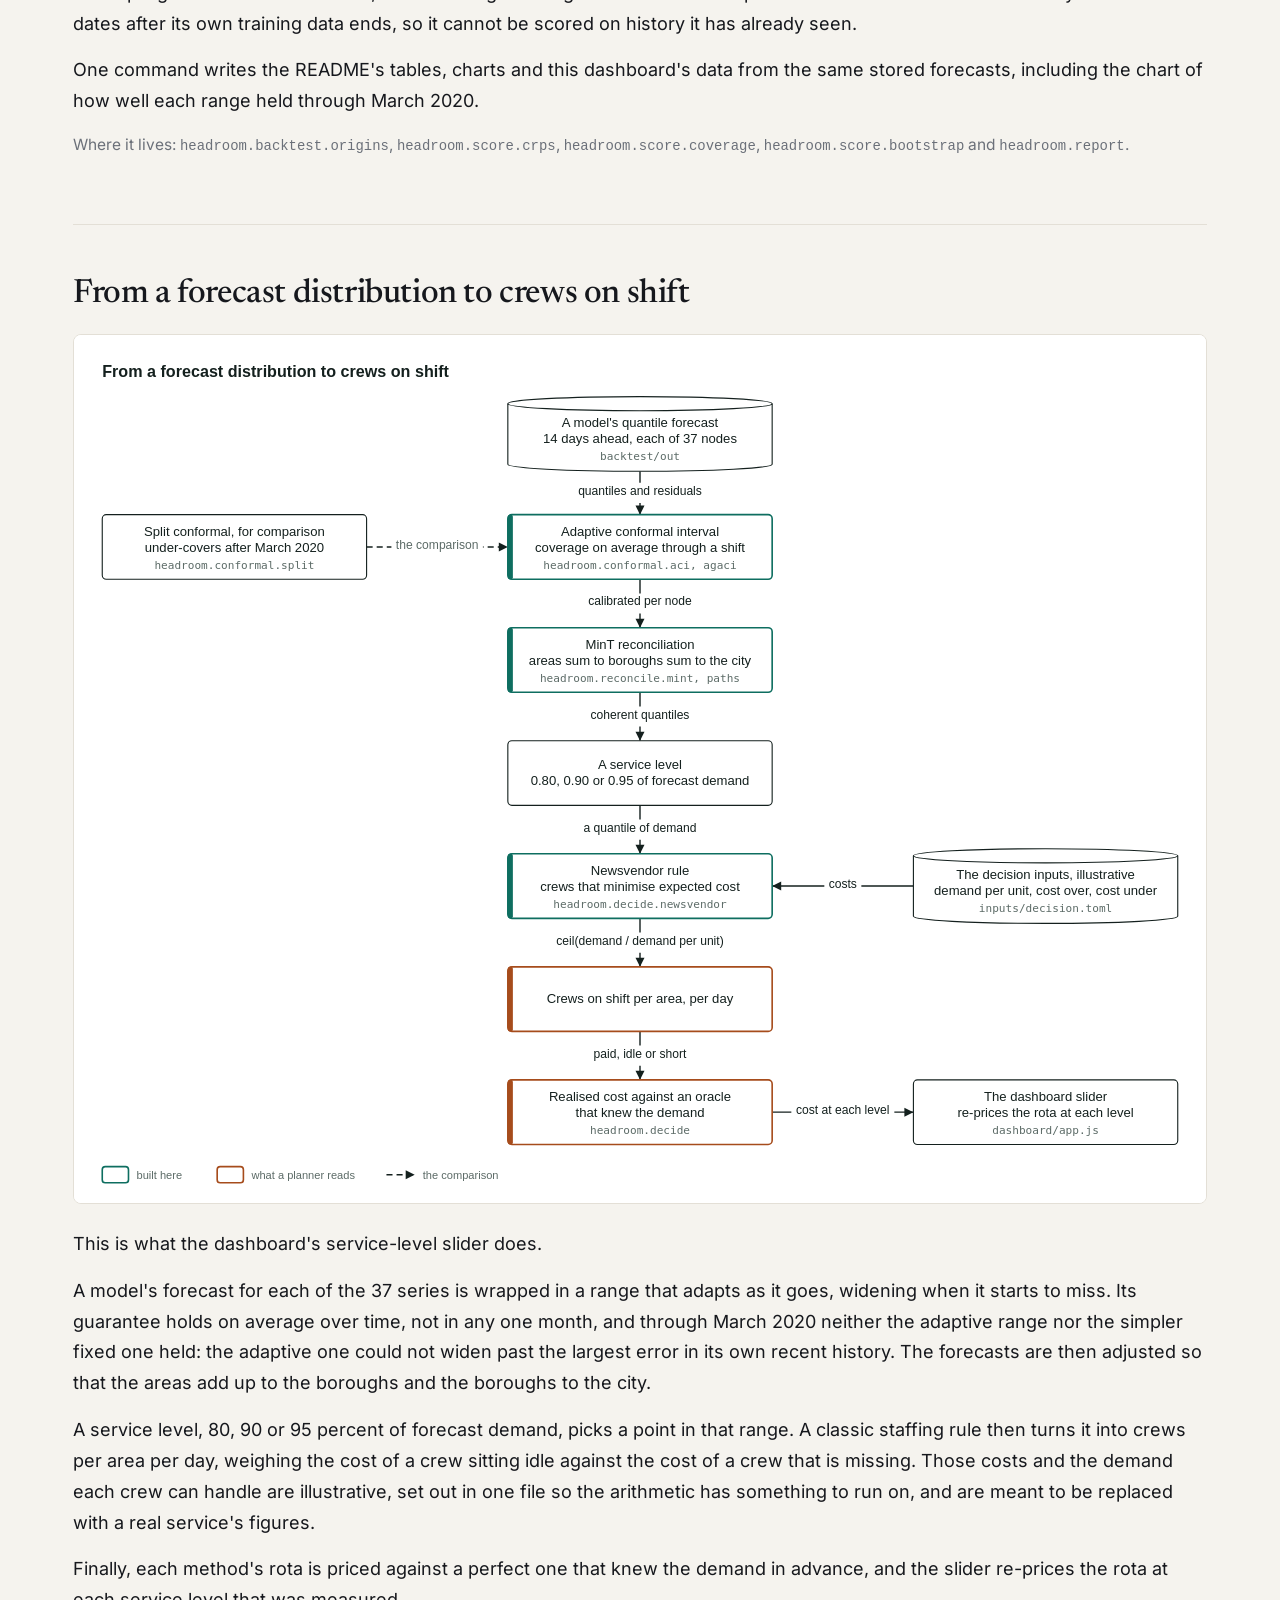
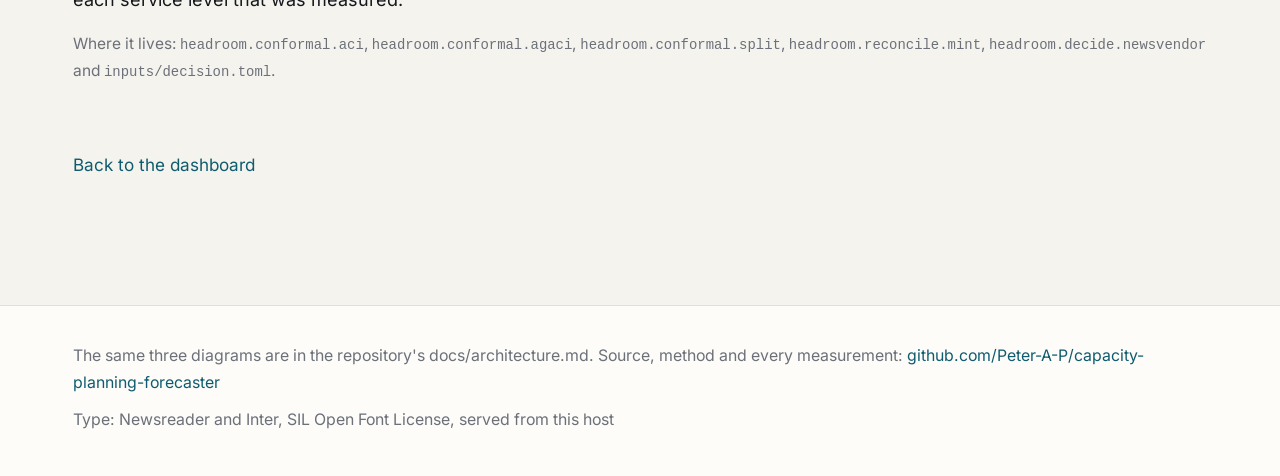
==== commit b8423153: "Dashboard brought up to the portfolio's site standard: how this was built, what the data proved wron" ====
--- a/dashboard/architecture.html
+++ b/dashboard/architecture.html
@@ -5,6 +5,8 @@
 <meta name="viewport" content="width=device-width, initial-scale=1">
 <title>How it's built: How Many Crews, and How Sure</title>
 <meta name="description" content="How the forecasting backtest and staffing layer behind this dashboard are built, in three diagrams.">
+<link rel="icon" href="favicon.svg" type="image/svg+xml">
+<link rel="apple-touch-icon" href="icon.png">
 <link rel="stylesheet" href="style.css">
 </head>
 <body>
@@ -20,8 +22,8 @@
     <a href="index.html#fan-panel">The forecast</a>
     <a href="index.html#coverage-panel">The promise</a>
     <a href="index.html#models-panel">Every model</a>
-    <a href="index.html#reconciliation-panel">Adding up</a>
     <a href="index.html#staffing-panel">The rota</a>
+    <a href="index.html#refuted">What did not work</a>
     <a href="index.html#honesty">Limits</a>
     <a href="architecture.html" aria-current="page">How it's built</a>
   </div>
@@ -34,7 +36,7 @@
     <p class="lead">
       How the forecasting backtest and staffing layer behind this dashboard are built, in three pictures. Select a diagram to open it full size.
     </p>
-    <p class="hero-note"><a href="index.html">Back to the demo</a></p>
+    <p class="hero-note"><a href="index.html">Back to the dashboard</a></p>
   </header>
 
   <section class="section" id="the-system">
@@ -44,8 +46,8 @@
     </figure>
     <div class="prose">
       <p>The data is twenty-one years of New York City emergency medical dispatch incidents, published as open data. It is turned into a daily count for the city, each borough and each dispatch area, 37 series in all, and checked: not a single day is missing.</p>
-      <p>Nine forecasting models then go through the same test. They range from the simplest, "same as this day last year", through the classic statistical models, a gradient-boosted model, two neural networks and a pretrained foundation model used as it comes. At each point in the past, each model sees only the history before that point and forecasts a full range of outcomes, not just one number. Every forecast is stored.</p>
-      <p>The forecasts are scored against what actually happened, with intervals on every score. They are then wrapped in ranges that are guaranteed to hold a stated share of the time, adjusted so the areas add up to the boroughs and the boroughs to the city, and finally priced into crews per area per day at a chosen service level.</p>
+      <p>Nine forecasting models then go through the same test. They range from the simplest, "the same weekday a week or two earlier", through the classic statistical models, a gradient-boosted model, two neural networks and a pretrained foundation model used as it comes. At each point in the past, each model sees only the history before that point and forecasts a full range of outcomes for each day. Every forecast is stored.</p>
+      <p>The forecasts are scored against what actually happened, with intervals on every score. They are then wrapped in ranges built to hold a stated share of the time on average, adjusted so the areas add up to the boroughs and the boroughs to the city, and finally priced into crews per area per day at a chosen service level.</p>
       <p>One command writes the README's tables and charts, and exports the same numbers to this dashboard, which uses no framework and makes no request outside the page. All of it runs on an ordinary laptop CPU.</p>
       <p class="where">Where it lives: <code>headroom.data.nyc_ems</code>, <code>headroom.hierarchy</code>, <code>headroom.backtest</code>, <code>headroom.models</code>, <code>headroom.score</code>, <code>headroom.conformal</code>, <code>headroom.reconcile</code>, <code>headroom.decide</code> and <code>headroom.report</code>.</p>
     </div>
@@ -59,7 +61,7 @@
     <div class="prose">
       <p>The test replays the past one week at a time. On each of 964 Mondays, from the end of 2007 to June 2026, a model is allowed to know everything up to and including that day, and nothing after it. It sees the three years before, and a test checks that rule at every one of those dates.</p>
       <p>Models are retrained every fourth week on the same schedule for all of them, so the cheap models get no advantage the expensive ones were denied. Each model forecasts the next 14 days as a full range of outcomes, and the forecasts are stored.</p>
-      <p>The scores then compare each stored forecast with what happened. The main score rewards a forecast for being both close and honest about its uncertainty, and every model is compared with the simplest one. The 95% intervals come from resampling whole blocks of weeks, because neighbouring weeks are not independent. The foundation model is only scored on dates after its own training data ends, so it cannot be scored on history it has already seen.</p>
+      <p>The scores then compare each stored forecast with what happened. The main score, CRPS, rewards a forecast for being close and for being right about how uncertain it is, and every model is compared with the simplest one. The 95% intervals come from resampling whole blocks of weeks, because neighbouring weeks are not independent. The foundation model is only scored on dates after its own training data ends, so it cannot be scored on history it has already seen.</p>
       <p>One command writes the README's tables, charts and this dashboard's data from the same stored forecasts, including the chart of how well each range held through March 2020.</p>
       <p class="where">Where it lives: <code>headroom.backtest.origins</code>, <code>headroom.score.crps</code>, <code>headroom.score.coverage</code>, <code>headroom.score.bootstrap</code> and <code>headroom.report</code>.</p>
     </div>
@@ -68,18 +70,18 @@
   <section class="section" id="from-a-forecast-distribution-to-crews-on-shift">
     <h2>From a forecast distribution to crews on shift</h2>
     <figure class="arch-figure">
-      <a href="architecture/decision.svg"><img src="architecture/decision.svg" width="1122" height="860" alt="A model&#x27;s quantiles are wrapped by adaptive conformal intervals so coverage holds through a shift, reconciled across the hierarchy so areas sum to the city, read at a service level, and priced by a newsvendor rule against stated costs into crews; the realised cost is compared with an oracle that knew demand."></a>
+      <a href="architecture/decision.svg"><img src="architecture/decision.svg" width="1122" height="860" alt="A model&#x27;s quantiles are wrapped by adaptive conformal intervals, whose coverage holds on average over time, reconciled across the hierarchy so areas sum to the city, read at a service level, and priced by a newsvendor rule against stated costs into crews; the realised cost is compared with an oracle that knew demand."></a>
     </figure>
     <div class="prose">
       <p>This is what the dashboard's service-level slider does.</p>
-      <p>A model's forecast for each of the 37 series is wrapped in a range that adapts as it goes, so it keeps holding its stated share of the time even when demand shifts suddenly. The simpler fixed version of that range stopped holding after March 2020, which is why the adaptive one is used. The forecasts are then adjusted so that the areas add up to the boroughs and the boroughs to the city.</p>
+      <p>A model's forecast for each of the 37 series is wrapped in a range that adapts as it goes, widening when it starts to miss. Its guarantee holds on average over time, not in any one month, and through March 2020 neither the adaptive range nor the simpler fixed one held: the adaptive one could not widen past the largest error in its own recent history. The forecasts are then adjusted so that the areas add up to the boroughs and the boroughs to the city.</p>
       <p>A service level, 80, 90 or 95 percent of forecast demand, picks a point in that range. A classic staffing rule then turns it into crews per area per day, weighing the cost of a crew sitting idle against the cost of a crew that is missing. Those costs and the demand each crew can handle are illustrative, set out in one file so the arithmetic has something to run on, and are meant to be replaced with a real service's figures.</p>
       <p>Finally, each method's rota is priced against a perfect one that knew the demand in advance, and the slider re-prices the rota at each service level that was measured.</p>
       <p class="where">Where it lives: <code>headroom.conformal.aci</code>, <code>headroom.conformal.agaci</code>, <code>headroom.conformal.split</code>, <code>headroom.reconcile.mint</code>, <code>headroom.decide.newsvendor</code> and <code>inputs/decision.toml</code>.</p>
     </div>
   </section>
 
-  <p class="arch-back"><a href="index.html">Back to the demo</a></p>
+  <p class="arch-back"><a href="index.html">Back to the dashboard</a></p>
 </main>
 <footer class="foot">
   <div class="foot-inner">
--- a/dashboard/style.css
+++ b/dashboard/style.css
@@ -285,6 +285,9 @@
 .term::after {
   content: attr(data-note);
   position: absolute;
+  /* The universal box-sizing rule does not reach pseudo-elements, and without this the
+     padding pushed the bubble 15px past the paragraph and the page sideways on a phone. */
+  box-sizing: border-box;
   left: 0;
   top: calc(100% + 0.4rem);
   width: min(32rem, 100%);
@@ -721,3 +724,116 @@
 }
 .prose .where { font-size: 0.86rem; color: var(--ink-faint); }
 .arch-back { margin: 0; font-size: 0.95rem; }
+
+/* ---------------------------------------------------------------- shared components
+
+   Brought across from the portfolio's shared stylesheet (project 12 is the reference) so this
+   page carries the same blocks as the newer sites: the button, the table of contents, the part
+   header, the pipeline, the cards for what did not work, the chips and the glossary. */
+
+/* The one way straight to the result, for a reader who came for that and not the method. */
+.hero-cta { margin: 0 0 0.7rem; }
+
+.button {
+  display: inline-block;
+  padding: 0.6rem 1.1rem;
+  border-radius: var(--radius);
+  background: var(--accent);
+  color: var(--paper);
+  font-weight: 600;
+  text-decoration: none;
+}
+
+.button:hover, .button:focus-visible { background: var(--accent-ink); color: var(--paper); text-decoration: none; }
+section[id] { scroll-margin-top: 1rem; }
+
+/* The baseline's bar is neutral, so the reader sees what is being beaten. */
+.bar.base { fill: var(--ink-faint); }
+.sw-base { background: var(--ink-faint); }
+.catcher:focus-visible { outline: none; stroke: var(--accent); stroke-width: 1.5; }
+
+/* A label a line runs through gets a halo in the page colour, so it stays readable. */
+.halo { paint-order: stroke; stroke: var(--paper); stroke-width: 4px; stroke-linejoin: round; }
+
+/* On this page. */
+.toc { padding: 1.5rem 0 1.75rem; border-bottom: 1px solid var(--line); }
+.toc ol {
+  margin: 0;
+  padding: 0;
+  list-style: none;
+  counter-reset: toc;
+  columns: 2 16rem;
+  column-gap: 2rem;
+}
+.toc li { counter-increment: toc; margin: 0 0 0.3rem; break-inside: avoid; font-size: 0.93rem; }
+.toc li::before {
+  content: counter(toc, decimal-leading-zero);
+  font-variant-numeric: tabular-nums;
+  color: var(--ink-faint);
+  font-size: 0.78rem;
+  margin-right: 0.6rem;
+}
+
+.part { padding: 3.5rem 0 0.5rem; }
+.part-title { font-size: clamp(1.75rem, 3.4vw, 2.4rem); line-height: 1.15; margin-bottom: 0.9rem; }
+
+/* The whole idea in one picture. */
+.pipeline {
+  list-style: none;
+  margin: 1.5rem 0;
+  padding: 0;
+  display: grid;
+  grid-template-columns: repeat(var(--steps, 7), minmax(0, 1fr));
+  gap: 0.6rem;
+}
+.pipeline.steps-6 { --steps: 6; }
+@media (max-width: 60rem) {
+  .pipeline { grid-template-columns: repeat(auto-fit, minmax(9rem, 1fr)); }
+}
+.pipeline li {
+  display: flex;
+  flex-direction: column;
+  gap: 0.25rem;
+  padding: 0.8rem 0.75rem 0.9rem;
+  background: var(--paper-soft);
+  border: 1px solid var(--line);
+  border-radius: var(--radius);
+  font-size: 0.82rem;
+  color: var(--ink-soft);
+  line-height: 1.45;
+}
+.pipeline li strong { font-family: var(--serif); font-size: 1.15rem; font-weight: 500; color: var(--ink); }
+.pipeline li.key { border-color: var(--accent); background: var(--accent-soft); }
+.step {
+  width: 1.6rem;
+  height: 1.6rem;
+  border-radius: 50%;
+  background: var(--accent);
+  color: var(--paper-soft);
+  font-size: 0.8rem;
+  font-weight: 600;
+  display: inline-flex;
+  align-items: center;
+  justify-content: center;
+  margin-bottom: 0.2rem;
+}
+
+/* What did not work: one card each, a red rule across the top. */
+.cards { display: grid; grid-template-columns: repeat(auto-fit, minmax(13rem, 1fr)); gap: 0.9rem; margin: 1.25rem 0; }
+.card-note { padding: 1rem 1.1rem; background: var(--paper-soft); border: 1px solid var(--line); border-top: 3px solid var(--warn); border-radius: var(--radius); }
+.card-note h3 { font-size: 1.08rem; }
+.card-note p { font-size: 0.9rem; color: var(--ink-soft); margin: 0; }
+
+.chips { list-style: none; padding: 0; margin: 1.25rem 0; display: flex; flex-wrap: wrap; gap: 0.45rem; }
+.chips li { padding: 0.25rem 0.75rem; border: 1px solid var(--line-2); border-radius: 999px; font-size: 0.82rem; background: var(--paper-soft); color: var(--ink-soft); }
+
+.glossary { margin: 0 0 0.9rem; }
+.glossary dt { font-weight: 600; margin-top: 0.7rem; }
+.glossary dd { margin: 0.15rem 0 0; color: var(--ink-soft); font-size: 0.92rem; }
+
+.disclose ul { padding-left: 1.2rem; }
+.disclose li { margin-bottom: 0.5rem; }
+
+@media (max-width: 34rem) {
+  .toc ol { columns: 1; }
+}
